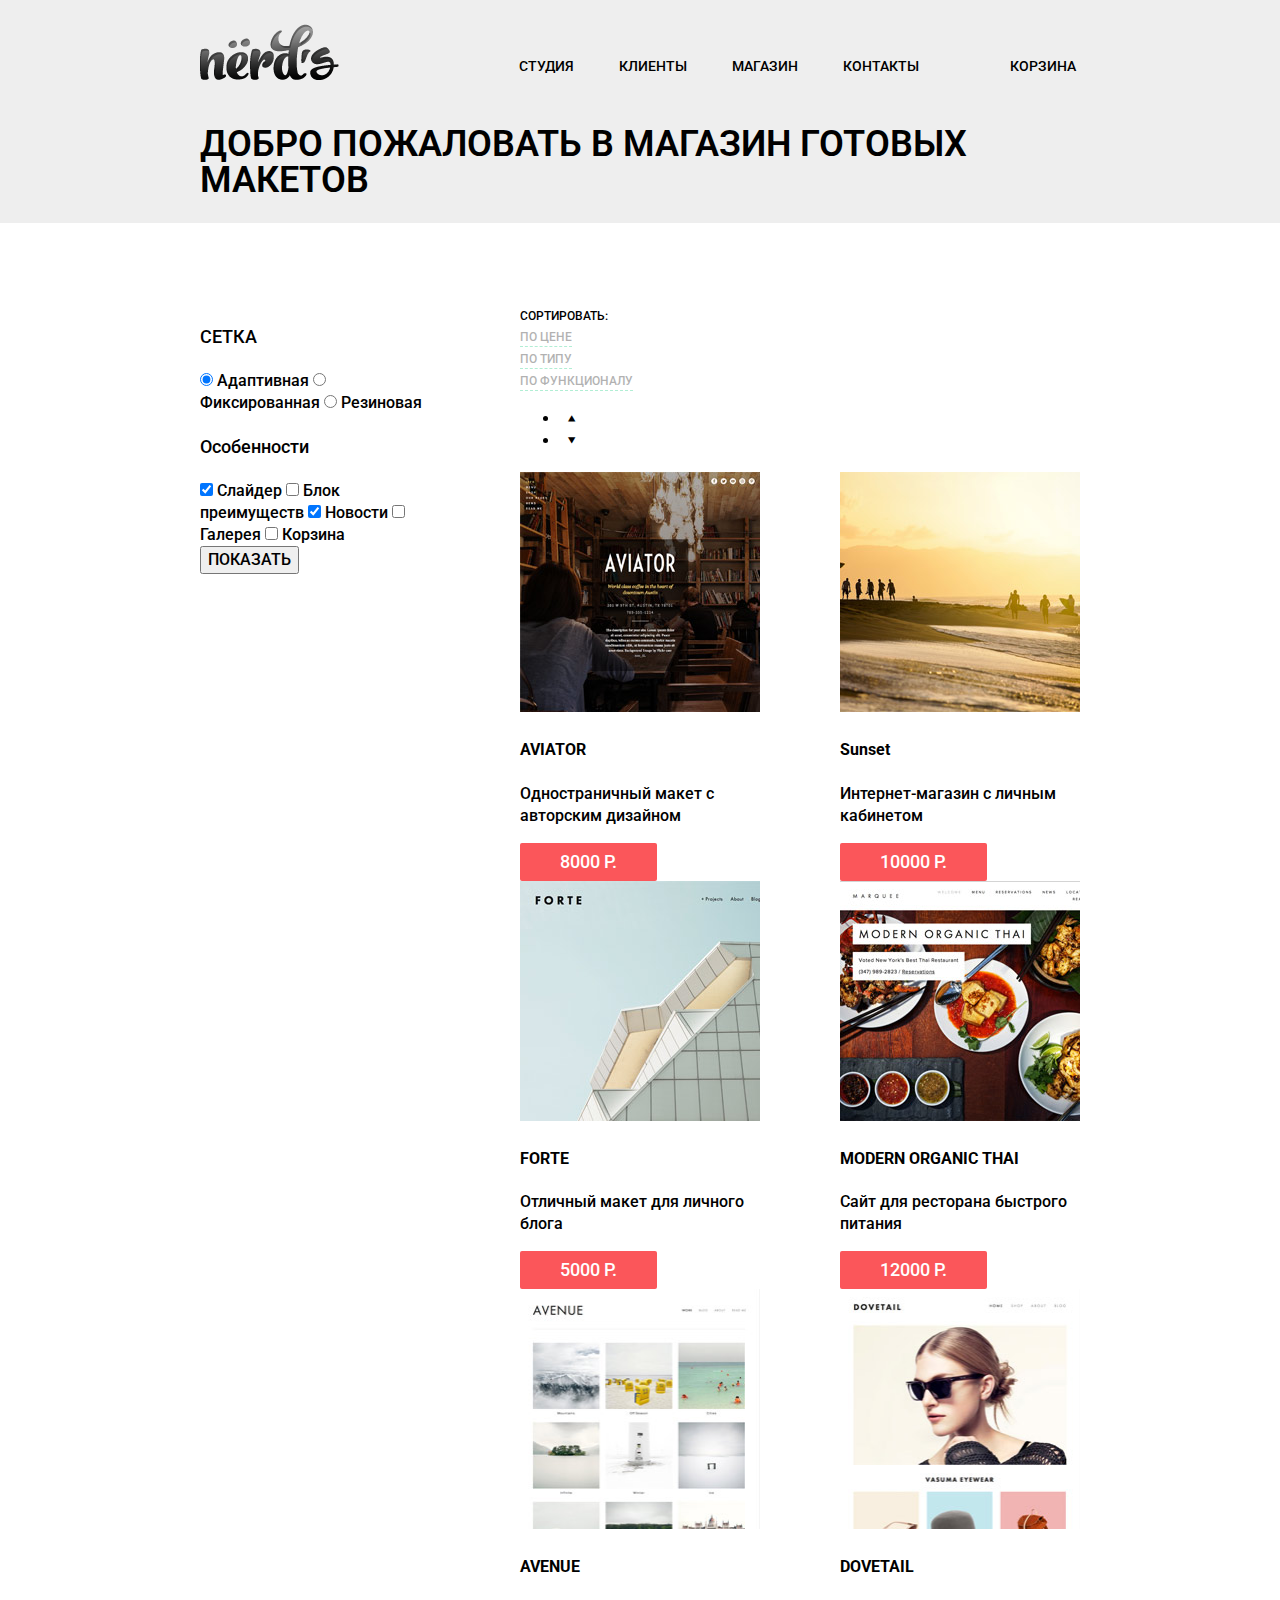
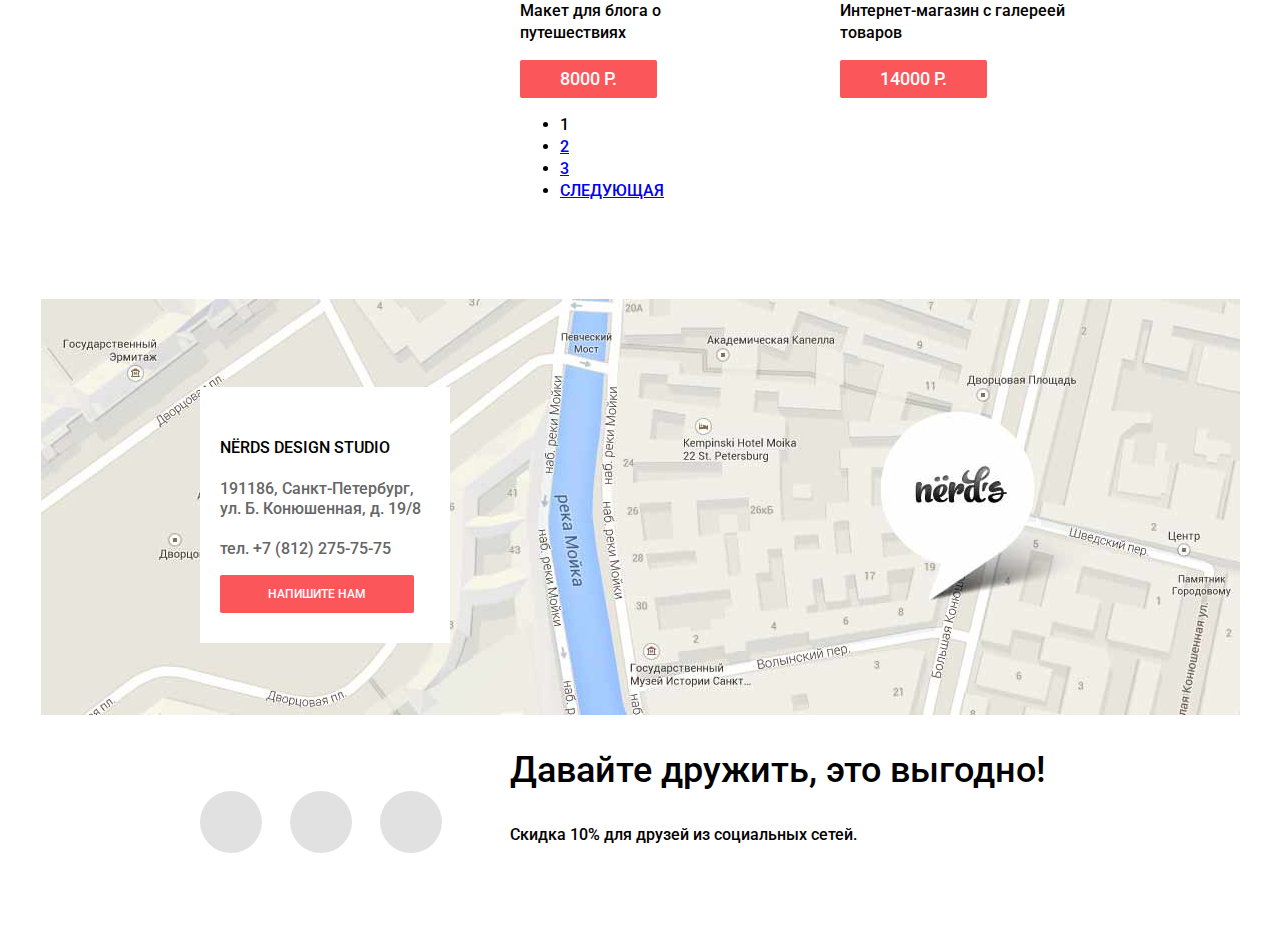
==== catalog.html @ fa54b3df "update" ====
<!DOCTYPE html>
<html lang="ru">
  <head>
    <meta charset="utf-8">
    <title>Каталог "Нёрдс"</title>
    <link rel="stylesheet" href="https://fonts.googleapis.com/css?family=Roboto:500,700&amp;subset=latin,cyrillic" >
    <link rel="stylesheet" href="css/normalize.css">
    <link rel="stylesheet" href="css/style.css">
  </head>
  <body>
    <header class="main-header">
      <div class="container">
        <div class="header-top clearfix">
          <div class="main-logo">
            <a class="logo-link" href="index.html">
              <img src="img/logo-index-header.png" width="139" height="56" alt="Нёрдс">
            </a>
          </div>
          <nav class="main-navigator">
            <ul class="main-navigator-list">
              <li class="main-nav-list-item">
                <a class="main-nav-list-link" href="index.html">СТУДИЯ</a>
              </li>
              <li class="main-nav-list-item">
                <a class="main-nav-list-link" href="#">КЛИЕНТЫ</a>
              </li>
              <li class="main-nav-list-item">
                <a class="main-nav-list-link">МАГАЗИН</a>
              </li>
              <li class="main-nav-list-item">
                <a class="main-nav-list-link" href="#">КОНТАКТЫ</a>
              </li>
            </ul>
          </nav>
          <div class="user-block">
            <div class="cart">
              <a class="cart-link" href="#">КОРЗИНА
              </a>
            </div>
          </div>
        </div>
        <div class="header-caption">
          <h1>ДОБРО ПОЖАЛОВАТЬ В МАГАЗИН ГОТОВЫХ МАКЕТОВ</h1>
        </div>
      </div>
    </header>
    <main class="content">
      <div class="container clearfix">
        <div class="catalog-filter">          
          <form action="#" method="post">
            <div class="catalog-filter-slider">
              <div>
              <!-- slider price -->
              </div>
            </div>
            <div class="catalog-filter-layout">
              <h3>СЕТКА</h3>
              <label>
                <input type="radio" name="web" value="adapt" checked> Адаптивная
              </label>
              <label>
                <input type="radio" name="web" value="fix"> Фиксированная
              </label>
              <label>
                <input type="radio" name="web" value="rubber"> Резиновая
              </label>
            </div>
            <div class="catalog-filter-features">
              <h3>Особенности</h3>
              <label>
                <input type="checkbox" name="slider" checked> Слайдер
              </label>
              <label>
                <input type="checkbox" name="features"> Блок преимуществ
              </label>
              <label>
                <input type="checkbox" name="news" checked> Новости
              </label>
              <label>
                <input type="checkbox" name="gallery"> Галерея
              </label>
              <label>
                <input type="checkbox" name="cart"> Корзина
              </label>
            </div>
            <input type="submit" value="ПОКАЗАТЬ">
          </form>
        </div>
        <div class="catalog"> 
          <div class="catalog-sorting">
            <span class="catalog-sorting-subtitle">СОРТИРОВАТЬ:</span>
            <ul class="catalog-sorting-list">
              <li class="catalog-sorting-item">
                <a class="catalog-sorting-link" href="#">ПО ЦЕНЕ</a>
              </li>
              <li class="catalog-sorting-item">
                <a class="catalog-sorting-link" href="#">ПО ТИПУ</a>
              </li>
              <li class="catalog-sorting-item">
                <a class="catalog-sorting-link" href="#">ПО ФУНКЦИОНАЛУ</a>
              </li>
            </ul>
            <ul>
              <li>
                <div class="icon-up-dir"></div>
              </li>
              <li>
                <div class="icon-down-dir"></div>
              </li>
            </ul>
          </div>
          <div class="catalog-items clearfix">
            <div class="catalog-item">
              <a class="catalog-item-link">
                <img src="img/aviator.jpg" width="240" height="240" alt="AVIATOR">
              </a>
              <div class="item-popup">
                <h4>AVIATOR</h4>
                <p>Одностраничный макет с авторским дизайном</p>
                <a class="btn btn-red" href="#">8000 Р.</a>
              </div>
            </div>
            <div class="catalog-item">
              <a class="catalog-item-link">
                <img src="img/sunset.jpg" width="240" height="240" alt="SUNSET">
              </a>
              <div class="item-popup">
                <h4>Sunset</h4>
                <p>Интернет-магазин с личным кабинетом</p>
                <a class="btn btn-red" href="#">10000 Р.</a>
              </div>
            </div>
            <div class="catalog-item">
              <a class="catalog-item-link">
                <img src="img/forte.jpg" width="240" height="240" alt="FORTE">
              </a>
              <div class="item-popup">
                <h4>FORTE</h4>
                <p>Отличный макет для личного блога</p>
                <a class="btn btn-red" href="#">5000 Р.</a>
              </div>
            </div>
            <div class="catalog-item">
              <a class="catalog-item-link">
                <img src="img/thai.jpg" width="240" height="240" alt="MODERN-ORGANIC-THAI">
              </a>
              <div class="item-popup">
                <h4>MODERN ORGANIC THAI</h4>
                <p>Сайт для ресторана быстрого питания</p>
                <a class="btn btn-red" href="#">12000 Р.</a>
              </div>
            </div>
            <div class="catalog-item">
              <a class="catalog-item-link">
                <img src="img/avenue.jpg" width="240" height="240" alt="AVENUE">
              </a>
              <div class="item-popup">
                <h4>AVENUE</h4>
                <p>Макет для блога о путешествиях</p>
                <a class="btn btn-red" href="#">8000 Р.</a>
              </div>
            </div>
            <div class="catalog-item">
              <a class="catalog-item-link">
                <img src="img/dovetail.jpg" width="240" height="240" alt="DOVETAIL">
              </a>
              <div class="item-popup">
                <h4>DOVETAIL</h4>
                <p>Интернет-магазин с галереей товаров</p>
                <a class="btn btn-red" href="#">14000 Р.</a>
              </div>
            </div>
          </div>
          <div class="catalog-pagination">
            <ul>
              <li>
                <div class="catalog-pagination-first">
                  <a class="btn-grey btn-page-first">1</a>
                </div>
              </li>
              <li>
                <div class="catalog-pagination-second">
                  <a class="btn-grey btn-page" href="#">2</a>
                </div>
              </li>
              <li>
                <div class="catalog-pagination-third">
                  <a class="btn-grey btn-page" href="#">3</a>
                </div>
              </li>
              <li>
                <div class="catalog-pagination-next">
                  <a class="btn-grey btn-next" href="#">СЛЕДУЮЩАЯ</a>
                </div>
              </li>
            </ul>
          </div>
        </div>
      </div>
    </main>
    <footer class="main-footer">
      <div class="location">
        <div class="container">  
          <div class="footer-contacts">
            <p>
              <b class="footer-contacts-subtitle">NЁRDS DESIGN STUDIO
              </b>
            <p class="footer-contacts-address">
              191186, Санкт-Петербург,<br>
              ул. Б. Конюшенная, д. 19/8<br><br>
              тел. +7 (812) 275-75-75
            </p>
            <a class="btn btn-red contacts-btn" href="#">НАПИШИТЕ НАМ</a>
          </div>
        </div>
      </div>
      <div class="container clearfix">
        <div class="footer-social">
          <a class="social-btn social-btn-vk" href="#">VK</a>
          <a class="social-btn social-btn-fb" href="#">FB</a>
          <a class="social-btn social-btn-in" href="#">IN</a>
        </div>
        <div class="footer-promo">
          <p class="footer-subtitle">Давайте дружить, это выгодно!</p>
          <p class="footer-promo-text">Скидка 10% для друзей из социальных сетей.</p>
        </div>
      </div>
    </footer>
    <div class="popup">
      <form action="#" method="post">
        <div class="popup-item">
          <label for="popup-user-name">Ваше имя:</label>
          <input id="popup-user-name" type="text" name="user-name" placeholder="ПРЕДСТАВЬТЕСЬ,ПОЖАЛУЙСТА">
        </div>
        <div class="popup-item">
          <label for="popup-user-mail">Ваш e-mail:</label>
          <input id="popup-user-mail" type="email" name="user-mail" placeholder="ДЛЯ ОТПРАВКИ ОТВЕТА">
        </div>
        <div class="popup-item">
          <label for="popup-letter">Текст письма:</label>
          <textarea id="popup-letter" name="user-letter">В СВОБОДНОЙ ФОРМЕ</textarea>
        </div>
        <div class="popup-item">
          <input type="submit" value="ОТПРАВИТЬ">
        </div>
      </form>
    </div>
  </body>
</html>
---- css/style.css ----
/*  fonts  */

@font-face {
  font-weight: normal;
  font-style: normal;

  font-family: "symbols-nerds";
  src: url("../fonts/symbols-nerds.woff") format("woff"),
       url("../fonts/symbols-nerds.woff2") format("woff2");
}

[class^="icon-"]::before,
[class*=" icon-"]::before {
  display: inline-block;
  width: 1em;
  margin-right: 0.2em;
  margin-left: 0.2em;

  font-weight: normal;
  line-height: 1em;
  font-family: "symbols-nerds";
  text-align: center;
  text-transform: none;
  text-decoration: inherit;
  font-style: normal;
  font-variant: normal;

  speak: none;
}

.icon-basket::before { content: "\62"; } /* "b" */
.icon-facebook::before { content: "\66"; } /* "f" */
.icon-twitter::before { content: "\74"; } /* "t" */
.icon-vk::before { content: "\76"; } /* "v" */
.icon-up-dir::before { content: "\25b2"; } /* "▲" */
.icon-down-dir::before { content: "\25bc"; } /* "▼" */
.icon-circle::before { content: "\25cb"; } /* "○" */
.icon-circle-dot::before { content: "\25cf"; } /* "●" */
.icon-check-off::before { content: "\2610"; } /* "☐" */
.icon-check-on::before { content: "\2611"; } /* "☑" */
.icon-instagramm::before { content: "📷"; } /* "\1f4f7" */

body {
  font-size: 16px;
  font-weight: 500;
  font-family: "Roboto","Open Sans",sans-serif;
  line-height: 22px;
}

h1 {
  font-size: 36px;
  font-weight: 600;
  line-height: 36px;
}

h2 {
  font-size: 36px;
  font-weight: 500;
  line-height: 36px;
}

h3 {
  font-size: 18px;
  font-weight: 500;
  line-height: 30px;
}

.clearfix::after {
  content: "";

  display: block;
  clear: both;
}

.container {
  width: 880px;
  padding: 1px 10px;
  margin: 0 auto;
}

                          /*  buttons  */

.btn {
  color: #ffffff;
  border: none;
  outline: none;
  cursor: pointer;
  text-align: center;
  display: inline-block;
  border-radius: 2px;
}

.btn-red {
  background: #fb565a;
  font-size: 12px;
  font-weight: 500;
  font-family: "Roboto","Open Sans",sans-serif;
  line-height: 18px;  
  text-decoration: none;
  padding: 10px 40px;
}

.btn-green {
  background: #00ca74;
  font-size: 12px;
  font-weight: 500;
  font-family: "Roboto","Open Sans",sans-serif;
  line-height: 18px;
  text-decoration: none;
  padding: 10px 40px;
}

.btn-yellow {
  background: #efc84a;
  font-size: 12px;
  font-weight: 500;
  font-family: "Roboto","Open Sans",sans-serif;
  line-height: 18px;
  text-decoration: none;
  padding: 10px 40px;
}

.item-popup .btn-red {
  font-size: 18px;
  line-height: 8,65px;
}

                          /*  header  */

.main-header {
  margin-bottom: 80px;
  background-color: #eeeeee;
}

.header-top {
  margin-top: 23px;
  margin-bottom: 40px;
}

.main-logo {
  float: left;
  width: 139px;
  margin-right: 145px;
}

/*  navigator  */

.main-navigator {
  float: left;
  width: 480px;
  margin-top: 27px;
}

.main-nav-list-link {
  color: #000000;
  text-decoration: none;
}

.main-nav-list-link:hover {
  color: #fa6467;
}

.main-nav-list-link:active {
  color: #000000;
  opacity: 0.4;
}

.main-navigator-list {
  margin: 0;
  padding: 0;
  list-style: none;
  font-size: 0;
  text-align: right;
}

.main-nav-list-item {
  display: inline-block;
  vertical-align: bottom;
  font-size: 14px;
  line-height: 30px;
  margin-right: 45px;
}

.header-nav-list-item:last-child {
  margin-right: 0;
}

/*  user-block  */

.user-block {
  float: right;
  width: 110px;
  margin-top: 27px;
}

.cart-link {
  font-size: 14px;
  line-height: 30px;
  color: #000000;
  text-decoration: none;
  padding-left: 40px;
}

.cart-link:hover {
  color: #fa6467;
}

.cart-link:active {
  color: #000000;
  opacity: 0.4;
}

/*сделать before */
/*
.icon-basket::before {
  margin-right: 14px;
  opacity: 0.3;
}

.icon-basket:active::before {
  opacity: 0.15;
}

.icon-basket:hover::before {
  opacity: 1;
}
*/
/*  slider  */

.header-slider {
  position: relative;
  width: 880px;
  min-height: 310px;
}

.header-slide-content {
  width: 500px;
}

.header-slide-title {
  margin-bottom: 10px;
}

.header-slider-text {
  color: #283136;
}

.slider-btn {
  width: 160px;
  margin-top: 10px;
}

.header-slide {
  position: absolute;
  top: 0;
  left: 0;
  width: 100%;
  height: 310px;
}

.header-slide:nth-child(1) {
  background-image: url("../img/header-slide-1.png");
  background-repeat: no-repeat;
  background-position: 100% 10%;
}

.header-slide:nth-child(2) {
  background-image: url("../img/header-slide-2.png");
  background-repeat: no-repeat;
  background-position: 100% 10%;
}

.header-slide:nth-child(3) {
  background-image: url("../img/header-slide-3.png");
  background-repeat: no-repeat;
  background-position: 100% 0;
}

.header-slide {
  display: none;
}

.header-slider-controls {
  position: absolute;
  bottom: 95px;
  left: 50%;
  width: 200px;
  height: 10px;
  margin-left: -100px;
  text-align: center;
  z-index: 1000;
}

.header-slider-control {
  display: inline-block;
  width: 4px;
  height: 4px;  
  border: 3px solid white;
  vertical-align: top;
  margin: 0 3px;
  background: white;
  border-radius: 50%;
  cursor: pointer;
}

.header-slider-toggle {
  display: none;
}

.header-slider-controls .active {
  background: #c1c1c1;
}

#slider-control-btn-1:checked ~ .header-slides .header-slide:nth-child(1) {
  display: block;
}

#slider-control-btn-2:checked ~ .header-slides .header-slide:nth-child(2) {
  display: block;
}

#slider-control-btn-3:checked ~ .header-slides .header-slide:nth-child(3) {
  display: block;
}

#slider-control-btn-1:checked ~ .header-slider-controls label[for="slider-control-btn-1"],
#slider-control-btn-2:checked ~ .header-slider-controls label[for="slider-control-btn-2"],
#slider-control-btn-3:checked ~ .header-slider-controls label[for="slider-control-btn-3"] {
  background: #c1c1c1;
}

                          /*  main  */

/*  features  */

.features-item-text {
  font-size: 15px;
  line-height: 22px;
  font-weight: 500;
  color: #283136;
}

.features {
  margin-bottom: 80px;
}

.features-item {
  float: left;
  width: 240px;
  margin-right: 80px;
}

.features-item:nth-child(3n) {
  margin-right: 0;
}

.features-item-link {
  text-decoration: none;
  color: #000000;
}

/*  seo  */

.seo-block {
  border-top: 2px solid #eeeeee;
  border-bottom: 2px solid #eeeeee;
  padding: 60px 0;
  margin-bottom: 45px;
}

.column-left {
  float: left;
  width: 580px;
}

.column-right {
  float: right;
  width: 240px;
}

/*  partners  */

.partners {
  border-bottom: 2px solid #eeeeee;
  padding-bottom: 35px;
}

.partners-logo {
  float: left;
  width: 209px;
  margin-right: 108px;
  opacity: 0.2;
}

.partners-logo:nth-child(3n) {
  margin-right: 0;
}

/*  catalog  */

.catalog-filter {
  float: left;
  width: 240px;
}

.catalog {
  float: right;
  width: 560px;
}

.catalog-sorting {
  margin-bottom: 20px;

}

.catalog-sorting-list {
  margin: 0;
  padding: 0;
  list-style: none;
  font-size: 0;
}

.catalog-item {
  float: left;
  width: 240px;
  margin-right: 80px;
}

.catalog-item:nth-child(2n) {
  margin-right: 0;
}

.catalog-sorting-subtitle,
.catalog-sorting-link {
  font-size: 12px;
  line-height: 18px;
  font-weight: 500;
  font-family: "Roboto","Open Sans",sans-serif;
  display: inline-block;
  vertical-align: middle;
}

.catalog-sorting-link {
  color: #000;
  text-decoration: none;
  border-bottom: 1px dashed #00ca74;
  opacity: 0.3;

}

.catalog-sorting-link:active {
  opacity: 1;
  border-bottom: none;
}

.catalog-sorting-link:hover {
  opacity: 1;
  border-bottom: 1px solid #00ca74;
}

.catalog-pagination {
  width: 285px;
}

                          /*  footer  */

.main-footer {
  margin-top: 80px;
}

.location {
  width: 100%;
  height: 416px;
  background-image: url("../img/map-img.jpg");
  background-repeat: no-repeat;
  background-position: 50% 50%;
}

.footer-contacts {
  width: 230px;
  background-color: #ffffff;
  padding-left: 20px;
  padding-top: 30px;
  padding-bottom: 30px;
  margin-top: 87px;
  vertical-align: bottom;
}

.footer-contacts-subtitle {
  font-weight: 500;
  line-height: 30px;
}

.footer-contacts-address {
  line-height: 20px;
  color: #666666;
}

.contacts-btn {
  padding-left: 48px;
  padding-right: 48px;
}

.footer-social {
  float: left;
  width: 270px;
  font-size: 0;
  margin: 75px 0;
}

.social-btn {
  display: inline-block;
  width: 62px;
  height: 62px;
  background: #e1e1e1;
  text-decoration: none;
  margin-right: 28px;
  vertical-align: top;
  border-radius: 50%;
}

.social-btn:hover {
  background-color: #fb565a;
}

.footer-promo {  
  float: right;
  width: 570px;
}

.footer-subtitle {
  font-size: 36px;
  line-height: 36px;
}


.popup {
  display: none;
}
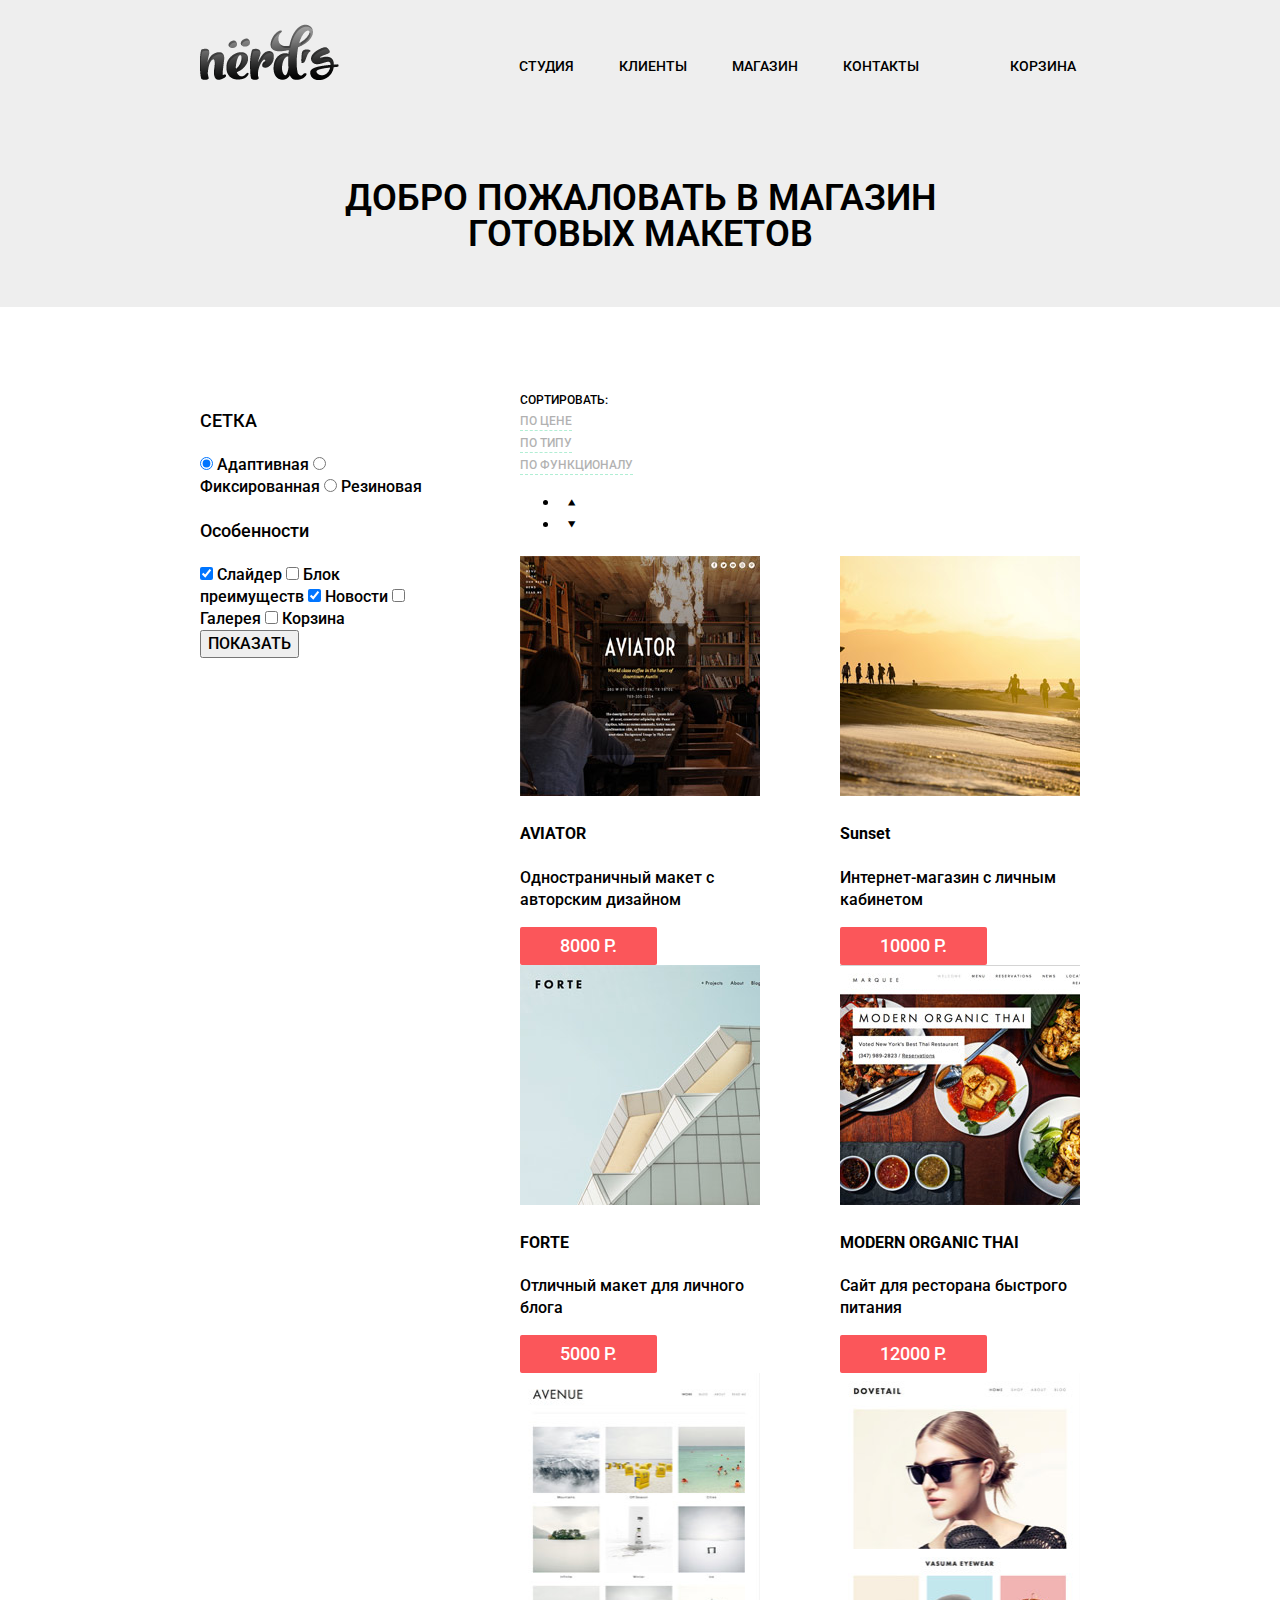
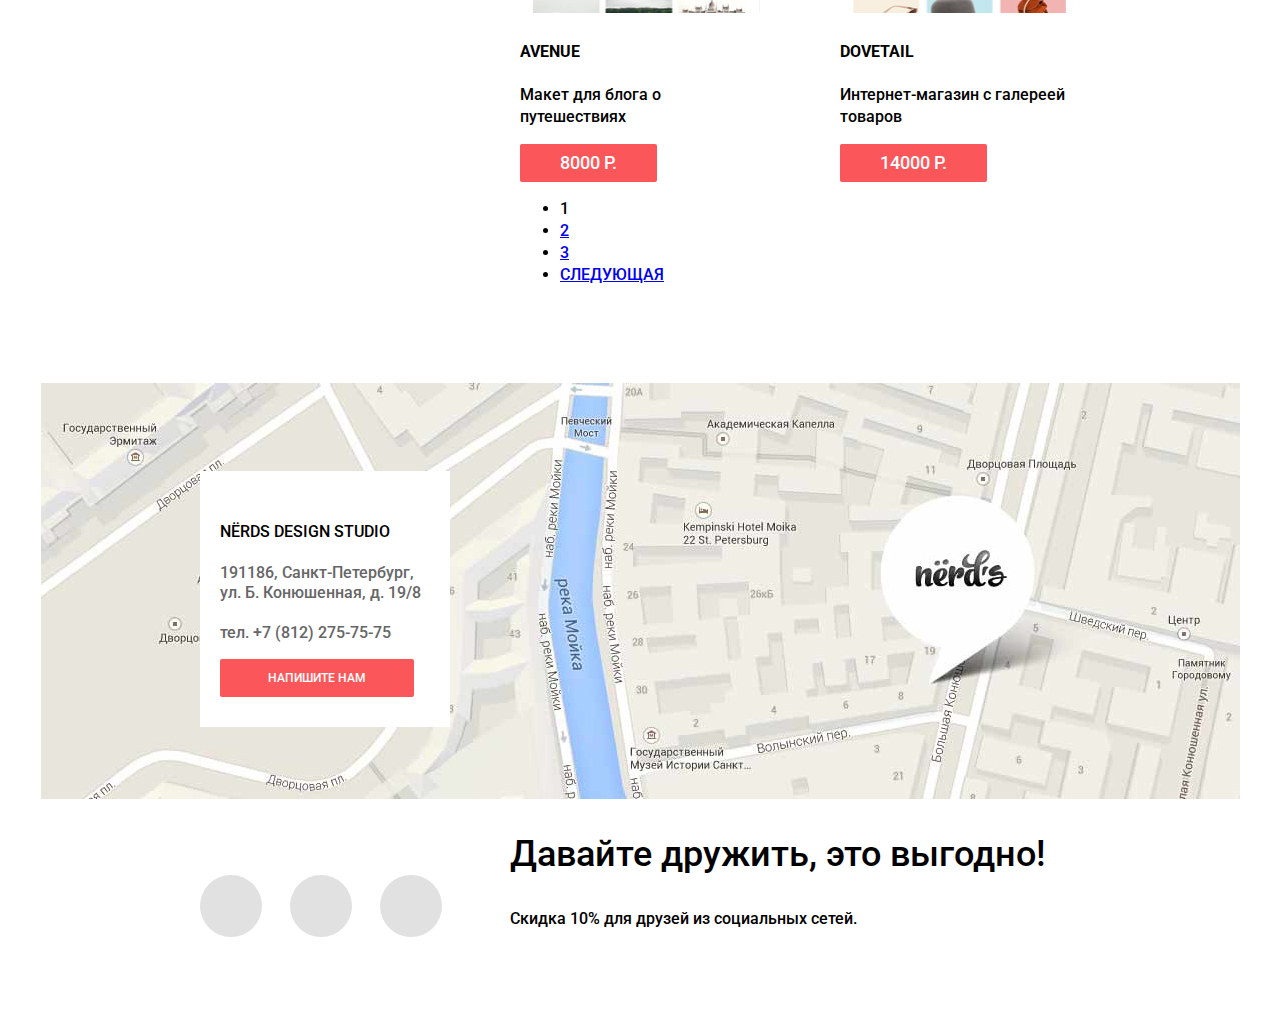
==== commit f67acc04: "popup" ====
--- a/catalog.html
+++ b/catalog.html
@@ -39,7 +39,7 @@
             </div>
           </div>
         </div>
-        <div class="header-caption">
+        <div class="catalog-header-caption">
           <h1>ДОБРО ПОЖАЛОВАТЬ В МАГАЗИН ГОТОВЫХ МАКЕТОВ</h1>
         </div>
       </div>
@@ -240,9 +240,7 @@
           <label for="popup-letter">Текст письма:</label>
           <textarea id="popup-letter" name="user-letter">В СВОБОДНОЙ ФОРМЕ</textarea>
         </div>
-        <div class="popup-item">
           <input type="submit" value="ОТПРАВИТЬ">
-        </div>
       </form>
     </div>
   </body>
--- a/css/style.css
+++ b/css/style.css
@@ -329,6 +329,13 @@
   background: #c1c1c1;
 }
 
+.catalog-header-caption {
+  text-align: center;
+
+  padding: 30px 100px;
+  padding-bottom: ;
+}
+
                           /*  main  */
 
 /*  features  */
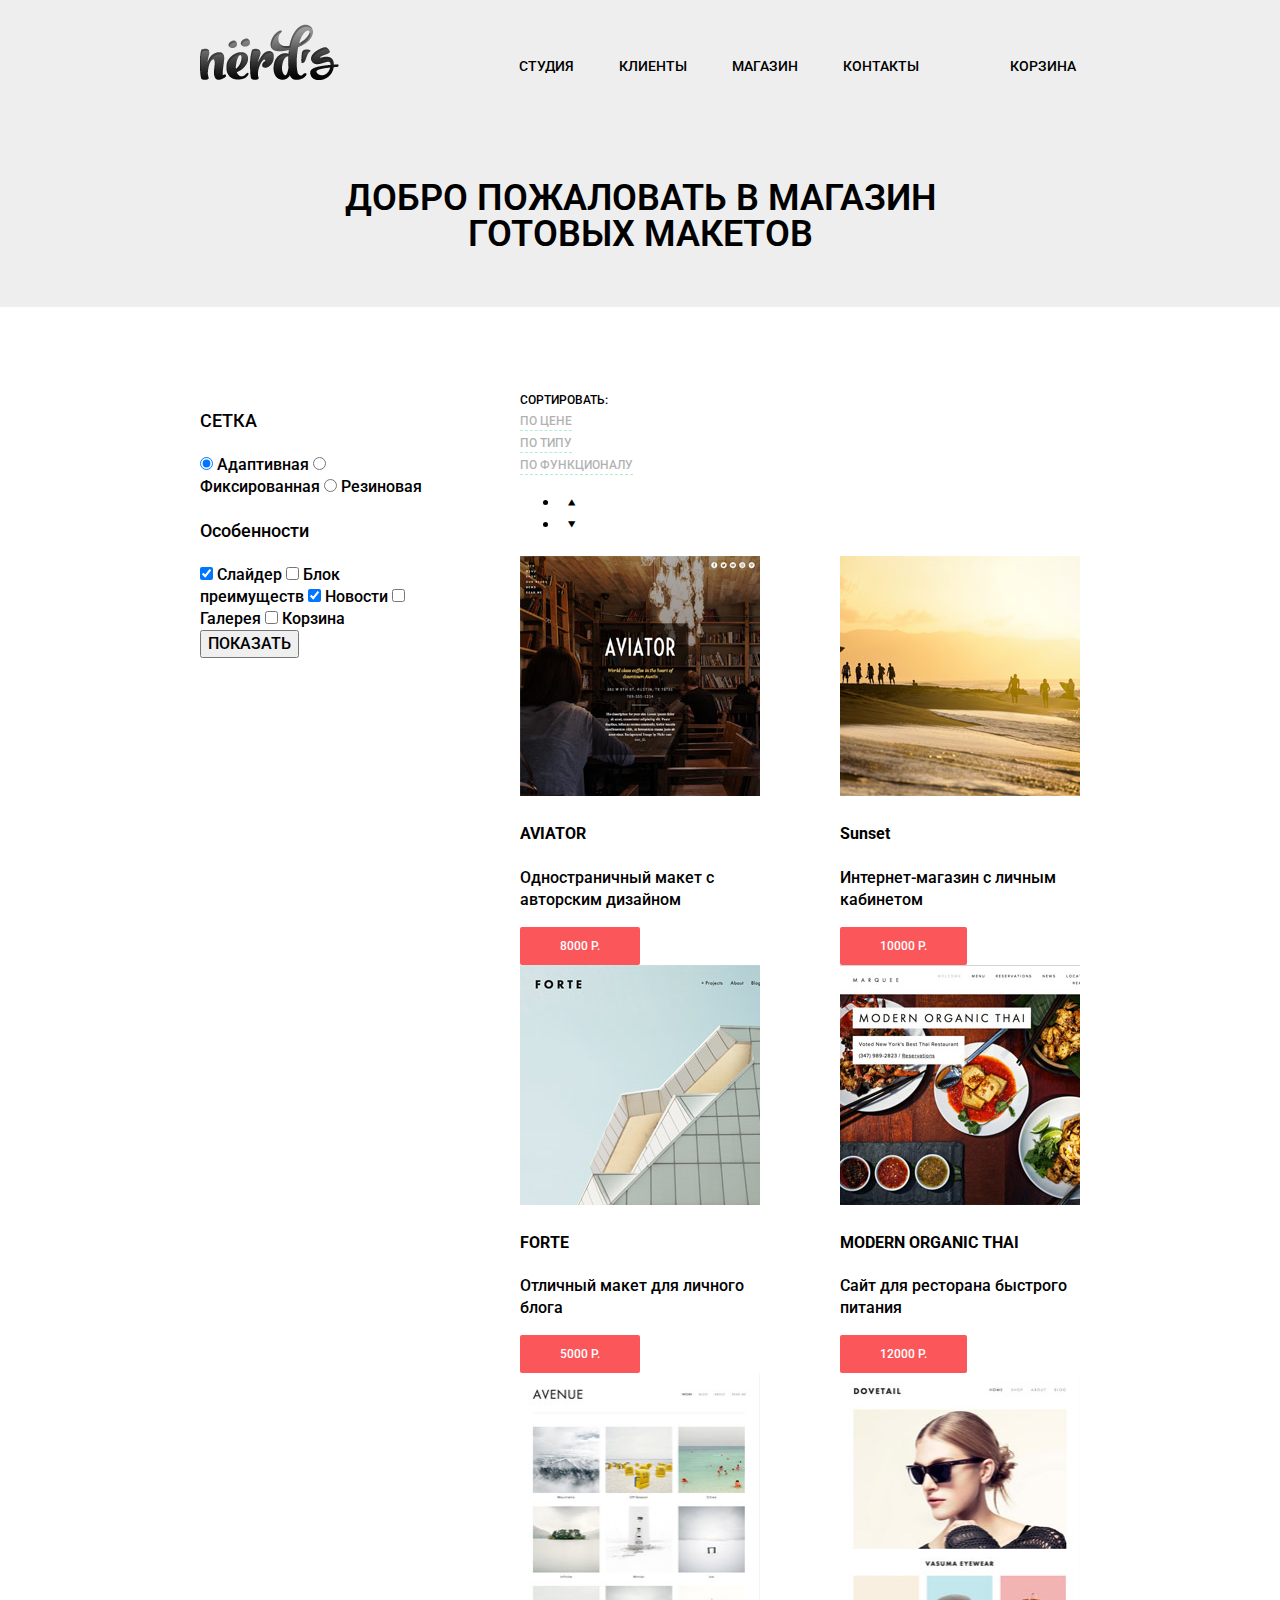
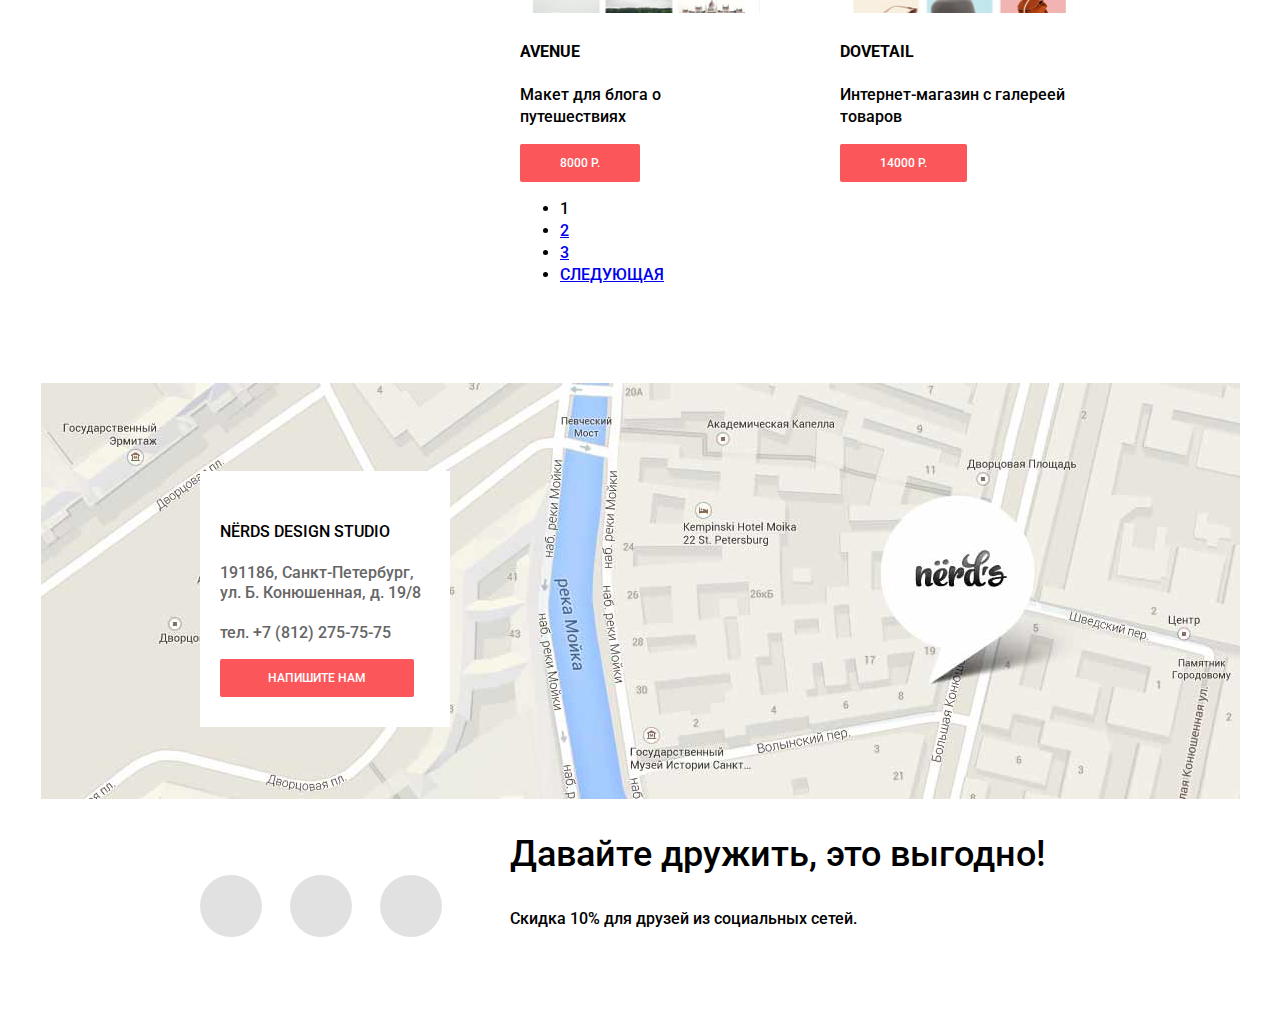
==== commit 90b4935c: "popup" ====
--- a/catalog.html
+++ b/catalog.html
@@ -227,20 +227,21 @@
       </div>
     </footer>
     <div class="popup">
+      <button class="popup-close"></button>
       <form action="#" method="post">
-        <div class="popup-item">
+        <div class="popup-item-name">
           <label for="popup-user-name">Ваше имя:</label>
           <input id="popup-user-name" type="text" name="user-name" placeholder="ПРЕДСТАВЬТЕСЬ,ПОЖАЛУЙСТА">
         </div>
-        <div class="popup-item">
+        <div class="popup-item-mail">
           <label for="popup-user-mail">Ваш e-mail:</label>
           <input id="popup-user-mail" type="email" name="user-mail" placeholder="ДЛЯ ОТПРАВКИ ОТВЕТА">
         </div>
-        <div class="popup-item">
+        <div class="popup-item-letter">
           <label for="popup-letter">Текст письма:</label>
-          <textarea id="popup-letter" name="user-letter">В СВОБОДНОЙ ФОРМЕ</textarea>
-        </div>
-          <input type="submit" value="ОТПРАВИТЬ">
+          <textarea id="popup-letter" name="user-letter" placeholder="В СВОБОДНОЙ ФОРМЕ"></textarea>
+        </div>
+        <input class="btn btn-red popup-btn" type="submit" value="ОТПРАВИТЬ">
       </form>
     </div>
   </body>
--- a/css/style.css
+++ b/css/style.css
@@ -120,9 +120,35 @@
   padding: 10px 40px;
 }
 
-.item-popup .btn-red {
-  font-size: 18px;
-  line-height: 8,65px;
+.social-btn {
+  display: inline-block;
+  width: 62px;
+  height: 62px;
+  background: #e1e1e1;
+  text-decoration: none;
+  margin-right: 28px;
+  vertical-align: top;
+  border-radius: 50%;
+}
+
+.social-btn:hover {
+  background-color: #fb565a;
+}
+
+.popup-btn {
+  width: 100%;
+}
+
+.popup-close {
+  width: 43px;
+  height: 43px;
+  display: block;
+  margin-left: auto;
+  background: #fb565a url("../img/popup-closed-btn.svg") no-repeat 50% 50%;
+  border-radius: 50%;
+  position: relative;
+  left: 86px;
+  bottom: 4px;
 }
 
                           /*  header  */
@@ -515,20 +541,7 @@
   margin: 75px 0;
 }
 
-.social-btn {
-  display: inline-block;
-  width: 62px;
-  height: 62px;
-  background: #e1e1e1;
-  text-decoration: none;
-  margin-right: 28px;
-  vertical-align: top;
-  border-radius: 50%;
-}
-
-.social-btn:hover {
-  background-color: #fb565a;
-}
+
 
 .footer-promo {  
   float: right;
@@ -540,6 +553,41 @@
   line-height: 36px;
 }
 
+                          /*  popup  */
+
+.popup {
+  width: 460px;
+  padding-top: 10px;
+  padding-left: 80px;
+  padding-right: 90px;
+  padding-bottom: 54px;
+  margin: 0 auto;
+  outline: 1px solid black;
+}
+
+#popup-user-name,
+#popup-user-mail {
+  width: 186px;
+  padding: 9px 15px;
+  margin: 4px 0;
+  font-family: "Roboto","Open Sans",sans-serif;
+  font-size: 12px;
+  font-weight: 500;
+  line-height: 18px;
+  border: 2px solid #d7dcde;
+}
+
+#popup-letter {
+  width: 428px;
+  height: 100px;
+  padding: 8px 14px;
+  margin: 8px 0;
+  font-family: "Roboto","Open Sans",sans-serif;
+  font-size: 12px;
+  font-weight: 500;
+  line-height: 18px;
+  border: 2px solid #d7dcde;
+}
 
 .popup {
   display: none;
@@ -547,42 +595,50 @@
 
 
 
-
-
-
-
-
-
-
-
-
-
-
-
-
-
-
-
-
-
-
-
-
-
-
-
-
-
-
-
-
-
-
-
-
-
-
-
-
-
-
+.popup-item-name {
+  float: left;
+  width: 220px;
+  margin-bottom: 11px;
+  margin-right: 18px;
+  padding: 0;
+}
+
+.popup-item-mail {
+  float: left;
+  width: 220px;
+  margin: 0;
+  padding: 0;
+}
+
+.popup-item-letter {
+  margin-bottom: 31px;
+  clear: both;
+}
+
+
+
+
+
+
+
+
+
+
+
+
+
+
+
+
+
+
+
+
+
+
+
+
+
+
+
+
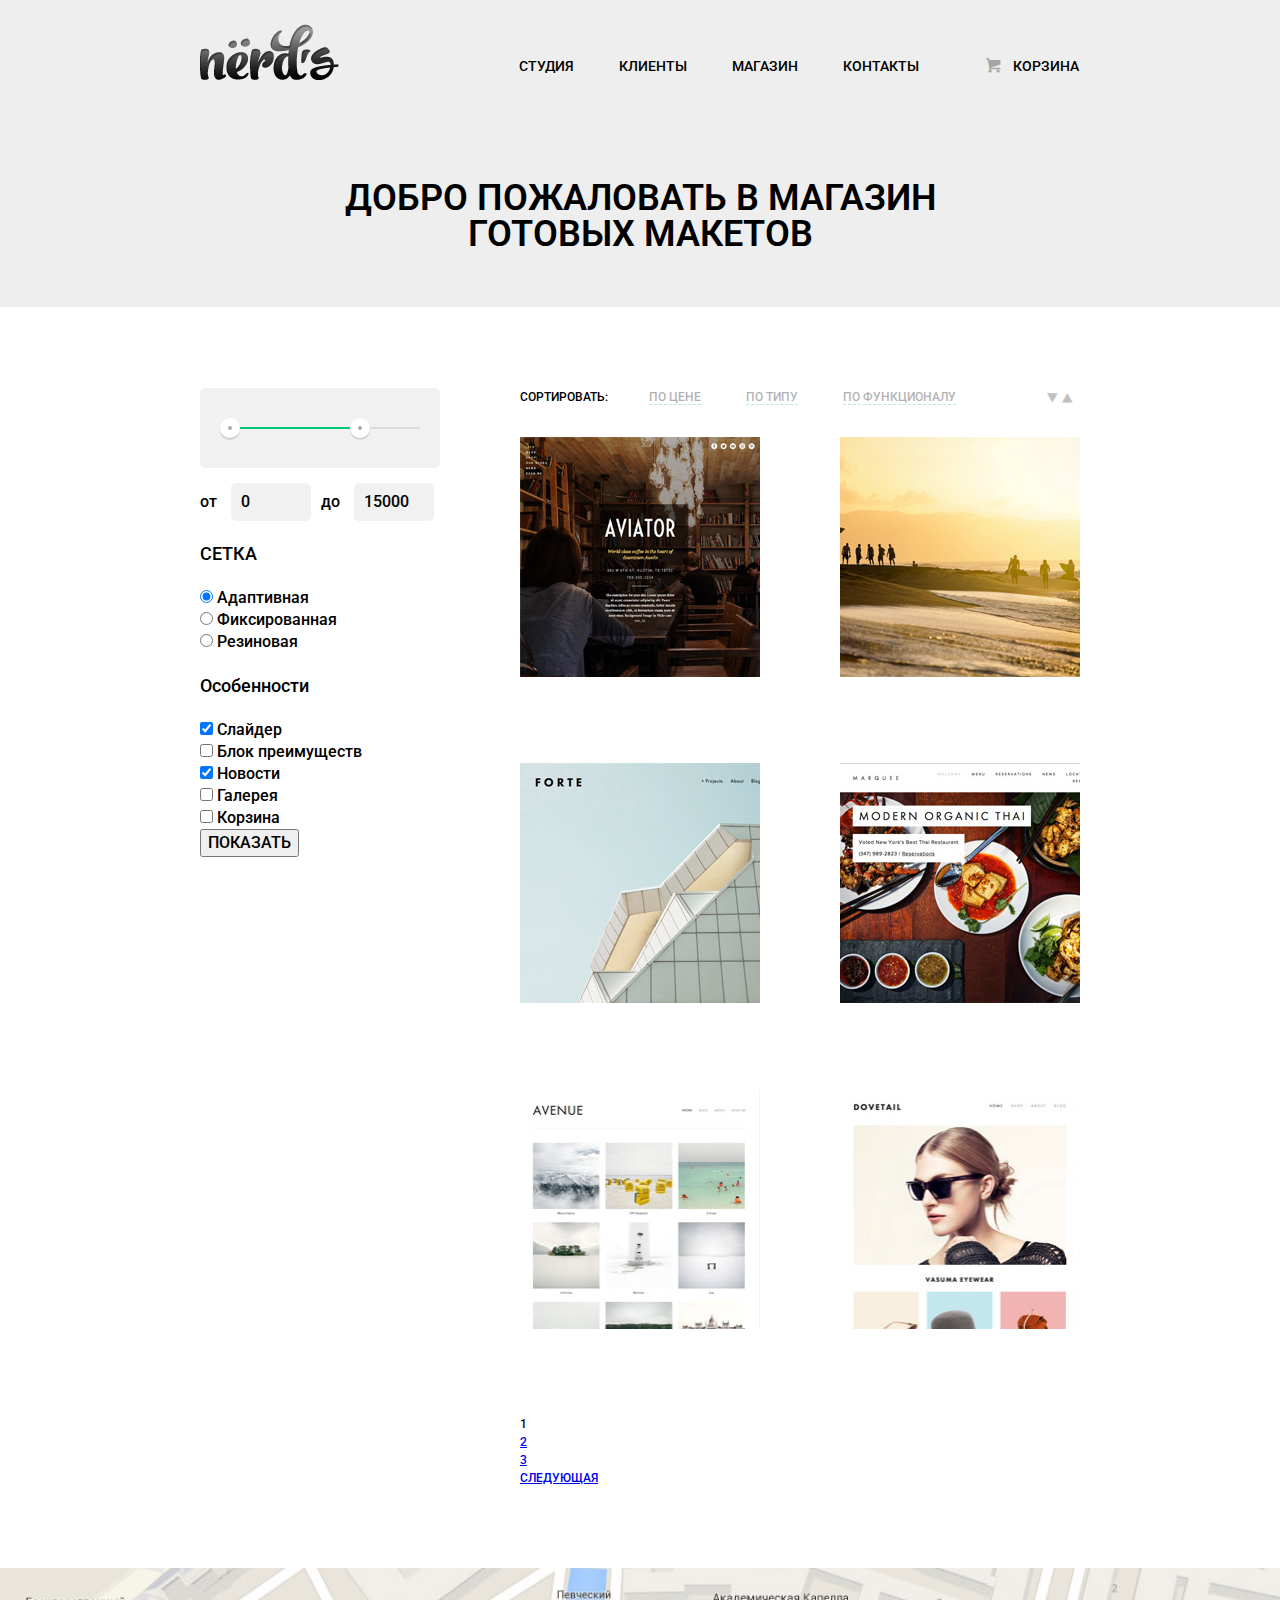
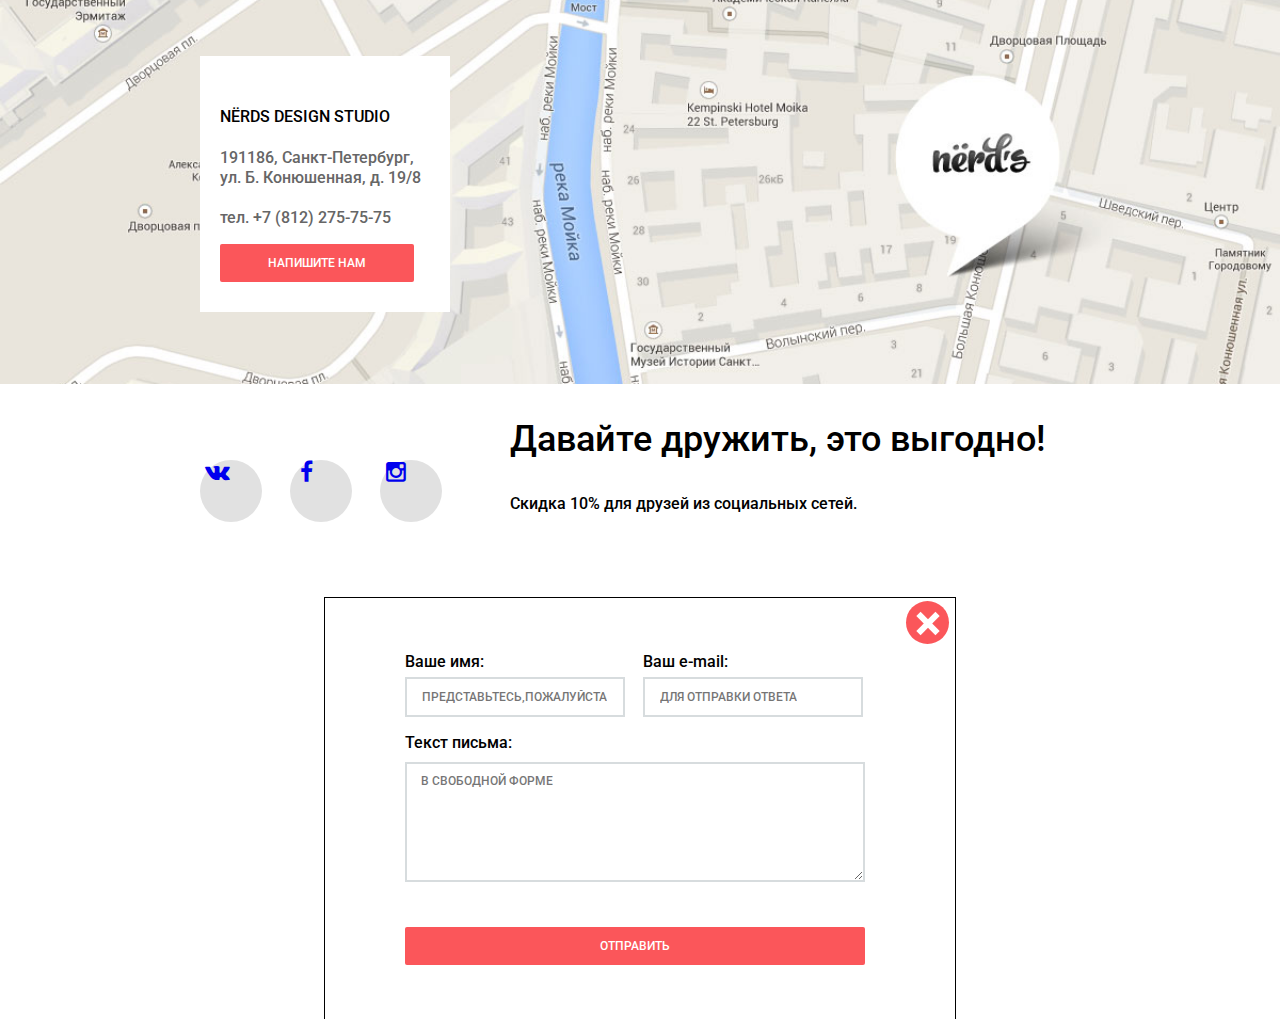
==== commit a0716d71: "Update" ====
--- a/catalog.html
+++ b/catalog.html
@@ -34,7 +34,7 @@
           </nav>
           <div class="user-block">
             <div class="cart">
-              <a class="cart-link" href="#">КОРЗИНА
+              <a class="cart-link icon-basket" href="#">КОРЗИНА
               </a>
             </div>
           </div>
@@ -49,37 +49,53 @@
         <div class="catalog-filter">          
           <form action="#" method="post">
             <div class="catalog-filter-slider">
-              <div>
-              <!-- slider price -->
-              </div>
+              <form action="#" method="get">
+                <div class="catalog-filter-slide">
+                  <div class="catalog-filter-control">
+                    <div class="filter-slide-scale">
+                      <div class="filter-slide-bar"></div>
+                    </div>
+                    <div class="filter-slide-toggle toggle-min"></div>
+                    <div class="filter-slide-toggle toggle-max"></div>
+                  </div>
+                </div>
+                <div class="filter-slide-price">
+                  <label class="price-filter price-filter-min" for="slide-price-min">от 
+                    <input id="slide-price-min" class="" type="text" name="" value="0">
+                  </label>
+                  <label class="price-filter price-filter-max" for="slide-price-max">до 
+                    <input id="slide-price-max" class="" type="text" name="" value="15000">
+                  </label>
+                </div>
+              </form>
             </div>
             <div class="catalog-filter-layout">
               <h3>СЕТКА</h3>
-              <label>
-                <input type="radio" name="web" value="adapt" checked> Адаптивная
-              </label>
-              <label>
-                <input type="radio" name="web" value="fix"> Фиксированная
-              </label>
-              <label>
-                <input type="radio" name="web" value="rubber"> Резиновая
+              <label class="catalog-filter-item">
+                <input class="" type="radio" name="web" value="adapt" checked> Адаптивная
+              </label>
+              <label class="catalog-filter-item">
+                <input class="" type="radio" name="web" value="fix"> Фиксированная
+              </label>
+              <label class="catalog-filter-item ">
+                <input class="" type="radio" name="web" value="rubber"> Резиновая
               </label>
             </div>
             <div class="catalog-filter-features">
               <h3>Особенности</h3>
-              <label>
+              <label class="catalog-filter-item">
                 <input type="checkbox" name="slider" checked> Слайдер
               </label>
-              <label>
+              <label class="catalog-filter-item">
                 <input type="checkbox" name="features"> Блок преимуществ
               </label>
-              <label>
+              <label class="catalog-filter-item">
                 <input type="checkbox" name="news" checked> Новости
               </label>
-              <label>
+              <label class="catalog-filter-item">
                 <input type="checkbox" name="gallery"> Галерея
               </label>
-              <label>
+              <label class="catalog-filter-item">
                 <input type="checkbox" name="cart"> Корзина
               </label>
             </div>
@@ -100,13 +116,15 @@
                 <a class="catalog-sorting-link" href="#">ПО ФУНКЦИОНАЛУ</a>
               </li>
             </ul>
-            <ul>
-              <li>
+            <ul class="catalog-sorting-control">
+              <li class="catalog-sorting-dir">
+                <div class="icon-down-dir">
+                  <a href="#"></a>
+                </div>
+              </li>
+              <li class="catalog-sorting-dir">
                 <div class="icon-up-dir"></div>
               </li>
-              <li>
-                <div class="icon-down-dir"></div>
-              </li>
             </ul>
           </div>
           <div class="catalog-items clearfix">
@@ -114,9 +132,9 @@
               <a class="catalog-item-link">
                 <img src="img/aviator.jpg" width="240" height="240" alt="AVIATOR">
               </a>
-              <div class="item-popup">
+              <div class="catalog-item-popup">
                 <h4>AVIATOR</h4>
-                <p>Одностраничный макет с авторским дизайном</p>
+                <p class="catalog-item-popup-text" >Одностраничный макет с авторским дизайном</p>
                 <a class="btn btn-red" href="#">8000 Р.</a>
               </div>
             </div>
@@ -124,9 +142,9 @@
               <a class="catalog-item-link">
                 <img src="img/sunset.jpg" width="240" height="240" alt="SUNSET">
               </a>
-              <div class="item-popup">
-                <h4>Sunset</h4>
-                <p>Интернет-магазин с личным кабинетом</p>
+              <div class="catalog-item-popup">
+                <h4>SUNSET</h4>
+                <p class="catalog-item-popup-text" >Интернет-магазин с личным кабинетом</p>
                 <a class="btn btn-red" href="#">10000 Р.</a>
               </div>
             </div>
@@ -134,9 +152,9 @@
               <a class="catalog-item-link">
                 <img src="img/forte.jpg" width="240" height="240" alt="FORTE">
               </a>
-              <div class="item-popup">
+              <div class="catalog-item-popup">
                 <h4>FORTE</h4>
-                <p>Отличный макет для личного блога</p>
+                <p class="catalog-item-popup-text" >Отличный макет для личного блога</p>
                 <a class="btn btn-red" href="#">5000 Р.</a>
               </div>
             </div>
@@ -144,9 +162,9 @@
               <a class="catalog-item-link">
                 <img src="img/thai.jpg" width="240" height="240" alt="MODERN-ORGANIC-THAI">
               </a>
-              <div class="item-popup">
-                <h4>MODERN ORGANIC THAI</h4>
-                <p>Сайт для ресторана быстрого питания</p>
+              <div class="catalog-item-popup">
+                <h4 class="catalog-popup-header">MODERN ORGANIC THAI</h4>
+                <p class="catalog-item-popup-text" >Сайт для ресторана быстрого питания</p>
                 <a class="btn btn-red" href="#">12000 Р.</a>
               </div>
             </div>
@@ -154,9 +172,9 @@
               <a class="catalog-item-link">
                 <img src="img/avenue.jpg" width="240" height="240" alt="AVENUE">
               </a>
-              <div class="item-popup">
+              <div class="catalog-item-popup">
                 <h4>AVENUE</h4>
-                <p>Макет для блога о путешествиях</p>
+                <p class="catalog-item-popup-text" >Макет для блога о путешествиях</p>
                 <a class="btn btn-red" href="#">8000 Р.</a>
               </div>
             </div>
@@ -164,31 +182,31 @@
               <a class="catalog-item-link">
                 <img src="img/dovetail.jpg" width="240" height="240" alt="DOVETAIL">
               </a>
-              <div class="item-popup">
+              <div class="catalog-item-popup">
                 <h4>DOVETAIL</h4>
-                <p>Интернет-магазин с галереей товаров</p>
+                <p class="catalog-item-popup-text" >Интернет-магазин с галереей товаров</p>
                 <a class="btn btn-red" href="#">14000 Р.</a>
               </div>
             </div>
           </div>
           <div class="catalog-pagination">
-            <ul>
-              <li>
+            <ul class="catalog-pagination-list">
+              <li class="catalog-pagination-item">
                 <div class="catalog-pagination-first">
                   <a class="btn-grey btn-page-first">1</a>
                 </div>
               </li>
-              <li>
+              <li class="catalog-pagination-item">
                 <div class="catalog-pagination-second">
                   <a class="btn-grey btn-page" href="#">2</a>
                 </div>
               </li>
-              <li>
+              <li class="catalog-pagination-item">
                 <div class="catalog-pagination-third">
                   <a class="btn-grey btn-page" href="#">3</a>
                 </div>
               </li>
-              <li>
+              <li class="catalog-pagination-item">
                 <div class="catalog-pagination-next">
                   <a class="btn-grey btn-next" href="#">СЛЕДУЮЩАЯ</a>
                 </div>
@@ -216,9 +234,9 @@
       </div>
       <div class="container clearfix">
         <div class="footer-social">
-          <a class="social-btn social-btn-vk" href="#">VK</a>
-          <a class="social-btn social-btn-fb" href="#">FB</a>
-          <a class="social-btn social-btn-in" href="#">IN</a>
+          <a class="social-btn icon-vk" href="#"></a>
+          <a class="social-btn icon-facebook" href="#"></a>
+          <a class="social-btn icon-instagramm" href="#"></a>
         </div>
         <div class="footer-promo">
           <p class="footer-subtitle">Давайте дружить, это выгодно!</p>
--- a/css/style.css
+++ b/css/style.css
@@ -65,6 +65,11 @@
   line-height: 30px;
 }
 
+h4 {
+  font-size: 18px;
+  line-height: 8px;
+}
+
 .clearfix::after {
   content: "";
 
@@ -120,14 +125,21 @@
   padding: 10px 40px;
 }
 
+.contacts-btn {
+  padding-left: 48px;
+  padding-right: 48px;
+}
+
 .social-btn {
+  font-size: 23px;
+  font-weight: 20px;
   display: inline-block;
   width: 62px;
   height: 62px;
   background: #e1e1e1;
   text-decoration: none;
   margin-right: 28px;
-  vertical-align: top;
+  vertical-align: middle;
   border-radius: 50%;
 }
 
@@ -144,11 +156,40 @@
   height: 43px;
   display: block;
   margin-left: auto;
-  background: #fb565a url("../img/popup-closed-btn.svg") no-repeat 50% 50%;
+  background: #fb565a;
   border-radius: 50%;
   position: relative;
-  left: 86px;
-  bottom: 4px;
+  left: 84px;
+  bottom: 7px;
+  border: none;
+}
+
+.popup-close::before {
+  content: "";
+  display: block;
+  width: 6px;
+  height: 27px;
+  background: #ffffff;
+  position: absolute;
+  top: 50%;
+  left: 50%;
+  margin-left: -3px;
+  margin-top: -13px;
+  transform: rotate(45deg);
+}
+
+.popup-close::after {
+  content: "";
+  display: block;
+  width: 6px;
+  height: 27px;
+  background: #ffffff;
+  position: absolute;
+  top: 50%;
+  left: 50%;
+  margin-left: -3px;
+  margin-top: -13px;
+  transform: rotate(135deg);
 }
 
                           /*  header  */
@@ -224,7 +265,7 @@
   line-height: 30px;
   color: #000000;
   text-decoration: none;
-  padding-left: 40px;
+  padding-left: 12px;
 }
 
 .cart-link:hover {
@@ -236,21 +277,12 @@
   opacity: 0.4;
 }
 
-/*сделать before */
-/*
 .icon-basket::before {
-  margin-right: 14px;
+  font-size: 16px;
+  margin-right: 12px;
   opacity: 0.3;
 }
 
-.icon-basket:active::before {
-  opacity: 0.15;
-}
-
-.icon-basket:hover::before {
-  opacity: 1;
-}
-*/
 /*  slider  */
 
 .header-slider {
@@ -322,7 +354,7 @@
   width: 4px;
   height: 4px;  
   border: 3px solid white;
-  vertical-align: top;
+  vertical-align: middle;
   margin: 0 3px;
   background: white;
   border-radius: 50%;
@@ -436,14 +468,95 @@
   width: 240px;
 }
 
+.catalog-filter-slider {
+  width: 240px;
+}
+
+.catalog-filter-control {
+  height: 41px;
+  margin-bottom: 15px;
+  padding-top: 39px;
+  padding-right: 20px;
+  padding-left: 20px;
+  border-radius: 5px;
+  position: relative;
+  background: #f1f1f1;
+}
+
+.filter-slide-scale {
+  height: 2px;
+  background: #d7dcde;
+}
+
+.filter-slide-bar {
+  width: 70%;
+  height: 2px;
+  background: #00ca74;
+}
+
+.filter-slide-toggle {
+  width: 4px;
+  height: 4px;
+  border: 8px solid #ffffff;
+  border-radius: 50%;
+  box-shadow: 0 2px 1px 0 #cfcfcf;
+  position: absolute;
+  top: 30px;
+  left: 0;
+  cursor: pointer;
+  background: #ababab;
+}
+
+.toggle-min {
+  left: 20px;
+}
+
+.toggle-max {
+  left: 150px;
+}
+
+.filter-slide-price {
+  font-size: 0;
+}
+
+#slide-price-min,
+#slide-price-max {
+  font-size: 16px;
+  font-weight: 500;
+  line-height: 22px;
+  width: 60px;
+  padding: 8px 10px;
+  margin-left: 10px;
+  margin-right: 6px;
+  border: none;
+  background: #f1f1f1;
+  border-radius: 5px;
+  background: #f1f1f1;
+}
+
+.price-filter {
+  font-size: 16px;
+  font-weight: 500;
+  line-height: 22px;
+}
+
+.catalog-filter-item {
+  display: block;
+}
+
 .catalog {
   float: right;
   width: 560px;
 }
 
+/* catalog-sorting  */
+
 .catalog-sorting {
   margin-bottom: 20px;
-
+}
+
+.catalog-sorting-subtitle {
+  margin-right: 37px;
 }
 
 .catalog-sorting-list {
@@ -451,16 +564,15 @@
   padding: 0;
   list-style: none;
   font-size: 0;
-}
-
-.catalog-item {
-  float: left;
-  width: 240px;
-  margin-right: 80px;
-}
-
-.catalog-item:nth-child(2n) {
-  margin-right: 0;
+  display: inline-block;
+  vertical-align: top;
+  margin-right: 40px;
+}
+
+.catalog-sorting-item {
+  display: inline-block;
+  vertical-align: top;
+  margin-right: 45px;
 }
 
 .catalog-sorting-subtitle,
@@ -469,8 +581,7 @@
   line-height: 18px;
   font-weight: 500;
   font-family: "Roboto","Open Sans",sans-serif;
-  display: inline-block;
-  vertical-align: middle;
+  vertical-align: top;
 }
 
 .catalog-sorting-link {
@@ -478,7 +589,6 @@
   text-decoration: none;
   border-bottom: 1px dashed #00ca74;
   opacity: 0.3;
-
 }
 
 .catalog-sorting-link:active {
@@ -491,10 +601,93 @@
   border-bottom: 1px solid #00ca74;
 }
 
+.catalog-sorting-control {
+  list-style: none;
+  color: #c1c1c1;
+  display: inline-block;
+  vertical-align: top;
+  margin: 0;
+  padding: 0;
+  font-size: 0;
+  margin-left: auto;
+}
+
+.catalog-sorting-dir {
+  font-size: 12px;
+  line-height: 18px;
+  font-weight: 500;
+  font-family: "Roboto","Open Sans",sans-serif;
+  display: inline-block;
+}
+
+.icon-down-dir::before {
+  font-size: 23px;
+  line-height: 20px;
+  margin: 0;
+  padding: 0;
+  width: 15px;
+}
+
+.icon-up-dir::before {
+  font-size: 23px;
+  line-height: 20px;
+  margin: 0;
+  padding: 0;
+  width: 15px;
+}
+
+.catalog-item {
+  float: left;
+  width: 240px;
+  margin-right: 80px;
+  margin-bottom: 80px;
+  position: relative;
+}
+
+.catalog-item:nth-child(2n) {
+  margin-right: 0;
+}
+
+.catalog-item-popup {
+  width: 140px;
+  padding: 15px 30px;
+  text-align: center;
+  position: absolute;
+  top: 20px;
+  left: 20px;
+  background: #ffffff;
+}
+
+.catalog-item-popup-text {
+  font-size: 14px;
+  line-height: 18px;
+}
+
+.catalog-popup-header {
+  line-height: 24px;
+}
+
+.catalog-item-popup {
+  display: none;
+}
+
 .catalog-pagination {
   width: 285px;
 }
 
+.catalog-pagination-list {
+  font-size: 0;
+  margin: 0;
+  padding: 0;
+  list-style: none;
+}
+
+.catalog-pagination-item {
+  font-size: 12px;
+  line-height: 18px;
+}
+
+
                           /*  footer  */
 
 .main-footer {
@@ -502,11 +695,11 @@
 }
 
 .location {
-  width: 100%;
   height: 416px;
   background-image: url("../img/map-img.jpg");
   background-repeat: no-repeat;
   background-position: 50% 50%;
+  background-size: 100%;
 }
 
 .footer-contacts {
@@ -516,7 +709,7 @@
   padding-top: 30px;
   padding-bottom: 30px;
   margin-top: 87px;
-  vertical-align: bottom;
+  vertical-align: middle;
 }
 
 .footer-contacts-subtitle {
@@ -529,19 +722,12 @@
   color: #666666;
 }
 
-.contacts-btn {
-  padding-left: 48px;
-  padding-right: 48px;
-}
-
 .footer-social {
   float: left;
   width: 270px;
   font-size: 0;
   margin: 75px 0;
 }
-
-
 
 .footer-promo {  
   float: right;
@@ -589,12 +775,6 @@
   border: 2px solid #d7dcde;
 }
 
-.popup {
-  display: none;
-}
-
-
-
 .popup-item-name {
   float: left;
   width: 220px;
@@ -615,30 +795,30 @@
   clear: both;
 }
 
-
-
-
-
-
-
-
-
-
-
-
-
-
-
-
-
-
-
-
-
-
-
-
-
-
-
-
+/*.popup {  
+  display: none;
+}
+*/
+
+
+
+
+
+
+
+
+
+
+
+
+
+
+
+
+
+
+
+
+
+
+
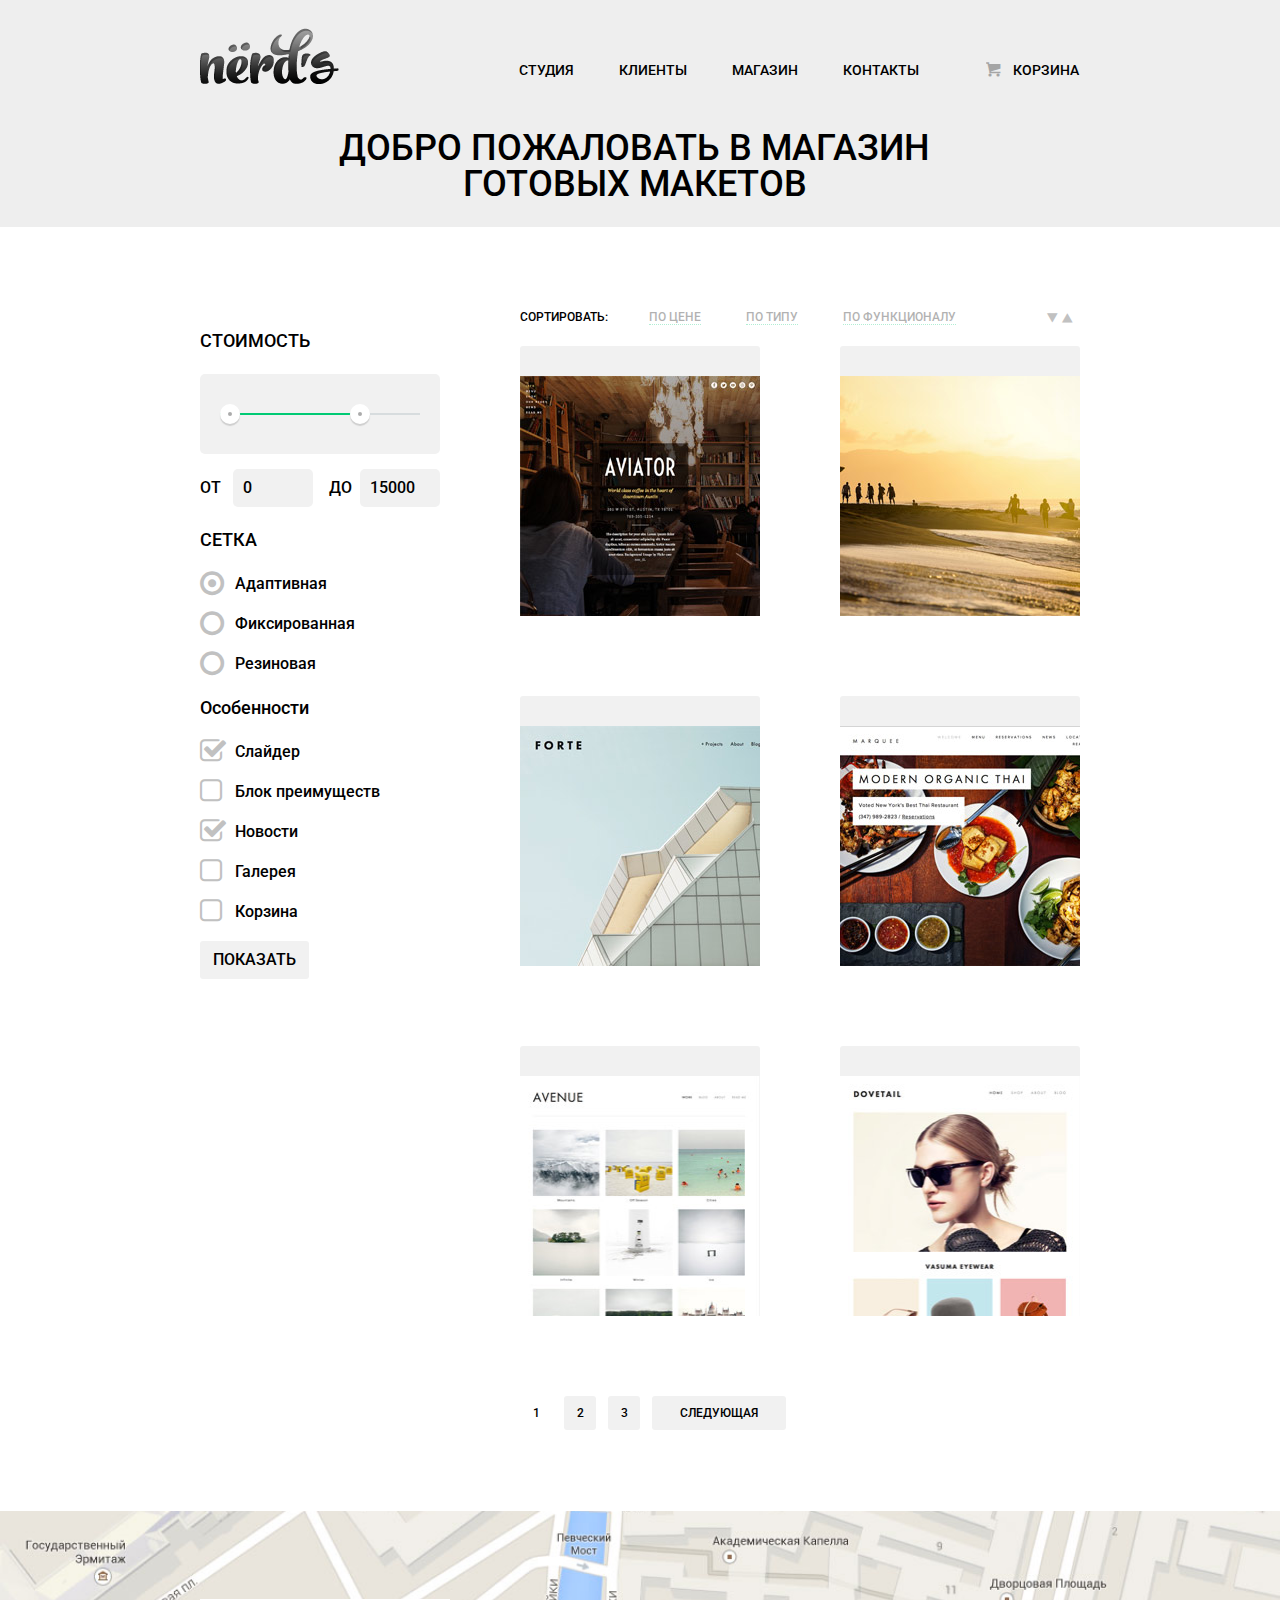
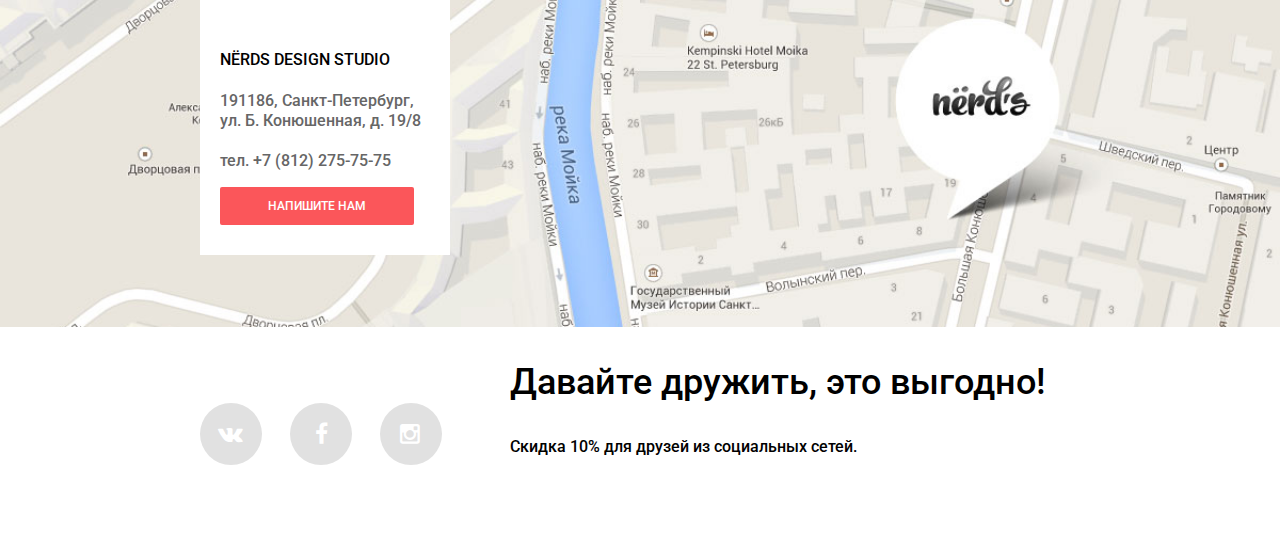
==== commit c718ea84: "Update" ====
--- a/catalog.html
+++ b/catalog.html
@@ -19,13 +19,13 @@
           <nav class="main-navigator">
             <ul class="main-navigator-list">
               <li class="main-nav-list-item">
-                <a class="main-nav-list-link" href="index.html">СТУДИЯ</a>
+                <a class="main-nav-list-link " href="index.html">СТУДИЯ</a>
               </li>
               <li class="main-nav-list-item">
                 <a class="main-nav-list-link" href="#">КЛИЕНТЫ</a>
               </li>
               <li class="main-nav-list-item">
-                <a class="main-nav-list-link">МАГАЗИН</a>
+                <a class="main-nav-list-link main-nav-active">МАГАЗИН</a>
               </li>
               <li class="main-nav-list-item">
                 <a class="main-nav-list-link" href="#">КОНТАКТЫ</a>
@@ -46,60 +46,53 @@
     </header>
     <main class="content">
       <div class="container clearfix">
-        <div class="catalog-filter">          
-          <form action="#" method="post">
-            <div class="catalog-filter-slider">
-              <form action="#" method="get">
-                <div class="catalog-filter-slide">
-                  <div class="catalog-filter-control">
-                    <div class="filter-slide-scale">
-                      <div class="filter-slide-bar"></div>
-                    </div>
-                    <div class="filter-slide-toggle toggle-min"></div>
-                    <div class="filter-slide-toggle toggle-max"></div>
+        <div class="catalog-filter">
+          <div>
+            <form class="catalog-filter-slider" action="#" method="get">
+              <h3>СТОИМОСТЬ</h3>
+              <div class="catalog-filter-slide">
+                <div class="catalog-filter-control">
+                  <div class="filter-slide-scale">
+                    <div class="filter-slide-bar"></div>
                   </div>
-                </div>
-                <div class="filter-slide-price">
-                  <label class="price-filter price-filter-min" for="slide-price-min">от 
-                    <input id="slide-price-min" class="" type="text" name="" value="0">
-                  </label>
-                  <label class="price-filter price-filter-max" for="slide-price-max">до 
-                    <input id="slide-price-max" class="" type="text" name="" value="15000">
-                  </label>
-                </div>
-              </form>
-            </div>
-            <div class="catalog-filter-layout">
+                  <div class="filter-slide-toggle toggle-min"></div>
+                  <div class="filter-slide-toggle toggle-max"></div>
+                </div>
+              </div>
+              <div class="filter-slide-price">
+                <label class="price-filter price-filter-min" for="slide-price-min">ОТ 
+                  <input id="slide-price-min" class="price-filter-value" type="text" name="price-filter-min" value="0">
+                </label>
+                <label class="price-filter price-filter-max" for="slide-price-max">ДО 
+                  <input id="slide-price-max" class="price-filter-value" type="text" name="price-filter-max" value="15000">
+                </label>
+              </div>
+            </form>
+          </div>
+          <form class="catalog-filter-layout" action="#" method="post">
+            <div>
               <h3>СЕТКА</h3>
-              <label class="catalog-filter-item">
-                <input class="" type="radio" name="web" value="adapt" checked> Адаптивная
-              </label>
-              <label class="catalog-filter-item">
-                <input class="" type="radio" name="web" value="fix"> Фиксированная
-              </label>
-              <label class="catalog-filter-item ">
-                <input class="" type="radio" name="web" value="rubber"> Резиновая
-              </label>
+              <input id="filter-layout-adapt" type="radio" name="web" value="adapt" checked>
+              <label class="filter-layout-item" for="filter-layout-adapt"> Адаптивная</label>
+              <input id="filter-layout-fix" type="radio" name="web" value="fix">
+              <label class="filter-layout-item" for="filter-layout-fix"> Фиксированная</label>
+              <input id="filter-layout-rubber" type="radio" name="web" value="rubber">
+              <label class="filter-layout-item" for="filter-layout-rubber"> Резиновая</label>
             </div>
             <div class="catalog-filter-features">
               <h3>Особенности</h3>
-              <label class="catalog-filter-item">
-                <input type="checkbox" name="slider" checked> Слайдер
-              </label>
-              <label class="catalog-filter-item">
-                <input type="checkbox" name="features"> Блок преимуществ
-              </label>
-              <label class="catalog-filter-item">
-                <input type="checkbox" name="news" checked> Новости
-              </label>
-              <label class="catalog-filter-item">
-                <input type="checkbox" name="gallery"> Галерея
-              </label>
-              <label class="catalog-filter-item">
-                <input type="checkbox" name="cart"> Корзина
-              </label>
-            </div>
-            <input type="submit" value="ПОКАЗАТЬ">
+              <input id="filter-features-slider" type="checkbox" name="slider" checked>
+              <label class="filter-features-item" for="filter-features-slider"> Слайдер</label>
+              <input id="filter-features" type="checkbox" name="features">
+              <label class="filter-features-item" for="filter-features"> Блок преимуществ</label>
+              <input id="filter-features-news" type="checkbox" name="news" checked>
+              <label class="filter-features-item" for="filter-features-news"> Новости</label>
+              <input id="filter-features-gallery" type="checkbox" name="gallery">
+              <label class="filter-features-item" for="filter-features-gallery"> Галерея</label>
+              <input id="filter-features-cart" type="checkbox" name="cart">
+              <label class="filter-features-item" for="filter-features-cart"> Корзина</label>
+            </div>
+            <input class="btn-grey" type="submit" value="ПОКАЗАТЬ">
           </form>
         </div>
         <div class="catalog"> 
@@ -133,8 +126,8 @@
                 <img src="img/aviator.jpg" width="240" height="240" alt="AVIATOR">
               </a>
               <div class="catalog-item-popup">
-                <h4>AVIATOR</h4>
-                <p class="catalog-item-popup-text" >Одностраничный макет с авторским дизайном</p>
+                <h4 class="catalog-popup-header">AVIATOR</h4>
+                <p class="catalog-item-popup-text">Одностраничный макет с авторским дизайном</p>
                 <a class="btn btn-red" href="#">8000 Р.</a>
               </div>
             </div>
@@ -143,7 +136,7 @@
                 <img src="img/sunset.jpg" width="240" height="240" alt="SUNSET">
               </a>
               <div class="catalog-item-popup">
-                <h4>SUNSET</h4>
+                <h4 class="catalog-popup-header">SUNSET</h4>
                 <p class="catalog-item-popup-text" >Интернет-магазин с личным кабинетом</p>
                 <a class="btn btn-red" href="#">10000 Р.</a>
               </div>
@@ -153,7 +146,7 @@
                 <img src="img/forte.jpg" width="240" height="240" alt="FORTE">
               </a>
               <div class="catalog-item-popup">
-                <h4>FORTE</h4>
+                <h4 class="catalog-popup-header">FORTE</h4>
                 <p class="catalog-item-popup-text" >Отличный макет для личного блога</p>
                 <a class="btn btn-red" href="#">5000 Р.</a>
               </div>
@@ -173,7 +166,7 @@
                 <img src="img/avenue.jpg" width="240" height="240" alt="AVENUE">
               </a>
               <div class="catalog-item-popup">
-                <h4>AVENUE</h4>
+                <h4 class="catalog-popup-header">AVENUE</h4>
                 <p class="catalog-item-popup-text" >Макет для блога о путешествиях</p>
                 <a class="btn btn-red" href="#">8000 Р.</a>
               </div>
@@ -183,7 +176,7 @@
                 <img src="img/dovetail.jpg" width="240" height="240" alt="DOVETAIL">
               </a>
               <div class="catalog-item-popup">
-                <h4>DOVETAIL</h4>
+                <h4 class="catalog-popup-header">DOVETAIL</h4>
                 <p class="catalog-item-popup-text" >Интернет-магазин с галереей товаров</p>
                 <a class="btn btn-red" href="#">14000 Р.</a>
               </div>
@@ -193,7 +186,7 @@
             <ul class="catalog-pagination-list">
               <li class="catalog-pagination-item">
                 <div class="catalog-pagination-first">
-                  <a class="btn-grey btn-page-first">1</a>
+                  <a class="btn-grey btn-page catalog-pagination-active">1</a>
                 </div>
               </li>
               <li class="catalog-pagination-item">
@@ -244,22 +237,22 @@
         </div>
       </div>
     </footer>
-    <div class="popup">
-      <button class="popup-close"></button>
-      <form action="#" method="post">
-        <div class="popup-item-name">
-          <label for="popup-user-name">Ваше имя:</label>
-          <input id="popup-user-name" type="text" name="user-name" placeholder="ПРЕДСТАВЬТЕСЬ,ПОЖАЛУЙСТА">
-        </div>
-        <div class="popup-item-mail">
-          <label for="popup-user-mail">Ваш e-mail:</label>
-          <input id="popup-user-mail" type="email" name="user-mail" placeholder="ДЛЯ ОТПРАВКИ ОТВЕТА">
-        </div>
-        <div class="popup-item-letter">
-          <label for="popup-letter">Текст письма:</label>
-          <textarea id="popup-letter" name="user-letter" placeholder="В СВОБОДНОЙ ФОРМЕ"></textarea>
-        </div>
-        <input class="btn btn-red popup-btn" type="submit" value="ОТПРАВИТЬ">
+    <div class="footer-contacts-popup">
+      <form class="form" action="#" method="post">
+        <button type="button" class="popup-close"></button>
+        <div class="form-fieldset form-fieldset-name ">
+          <label for="form-user-name">Ваше имя:</label>
+          <input id="form-user-name" class="form-user-name-value" type="text" name="user-name" placeholder="ПРЕДСТАВЬТЕСЬ,ПОЖАЛУЙСТА">
+        </div>
+        <div class="form-fieldset form-fieldset-email ">
+          <label for="form-user-mail">Ваш e-mail:</label>
+          <input id="form-user-mail" class="form-user-mail-value" type="email" name="user-mail" placeholder="ДЛЯ ОТПРАВКИ ОТВЕТА">
+        </div>
+        <div class="form-fieldset form-fieldset-letter ">
+          <label for="form-user-letter">Текст письма:</label>
+          <textarea id="form-user-letter" class="form-user-letter-value" name="user-letter" placeholder="В СВОБОДНОЙ ФОРМЕ"></textarea>
+        </div>
+        <input class="btn btn-red form-fieldset-btn" type="submit" value="ОТПРАВИТЬ">
       </form>
     </div>
   </body>
--- a/css/style.css
+++ b/css/style.css
@@ -45,11 +45,12 @@
   font-weight: 500;
   font-family: "Roboto","Open Sans",sans-serif;
   line-height: 22px;
+  color: #000000;
 }
 
 h1 {
   font-size: 36px;
-  font-weight: 600;
+  font-weight: 500;
   line-height: 36px;
 }
 
@@ -66,8 +67,9 @@
 }
 
 h4 {
-  font-size: 18px;
-  line-height: 8px;
+  font-size: 16px;
+  line-height: 22px;
+  color: #283136;
 }
 
 .clearfix::after {
@@ -86,43 +88,83 @@
                           /*  buttons  */
 
 .btn {
+  font-size: 12px;
+  line-height: 18px;
   color: #ffffff;
+  text-align: center;
+
+  display: inline-block;
+
   border: none;
   outline: none;
   cursor: pointer;
-  text-align: center;
-  display: inline-block;
   border-radius: 2px;
 }
 
 .btn-red {
-  background: #fb565a;
   font-size: 12px;
   font-weight: 500;
   font-family: "Roboto","Open Sans",sans-serif;
   line-height: 18px;  
   text-decoration: none;
+
   padding: 10px 40px;
+
+  background: #fb565a;
 }
 
 .btn-green {
-  background: #00ca74;
   font-size: 12px;
   font-weight: 500;
   font-family: "Roboto","Open Sans",sans-serif;
   line-height: 18px;
   text-decoration: none;
+
   padding: 10px 40px;
+
+  background: #00ca74;
 }
 
 .btn-yellow {
-  background: #efc84a;
   font-size: 12px;
   font-weight: 500;
   font-family: "Roboto","Open Sans",sans-serif;
   line-height: 18px;
   text-decoration: none;
+
   padding: 10px 40px;
+
+  background: #efc84a;
+}
+
+.btn-grey {
+  text-decoration: none;
+  color: #000000;
+  text-align: center;
+  vertical-align: top;
+
+  padding: 8px 13px;
+
+  background: #f1f1f1;
+
+  display: inline-block;
+
+  border: 2px solid #f1f1f1;
+  border-radius: 3px;
+
+  border: none;
+  outline: none;
+  cursor: pointer;
+}
+
+.btn-page {
+  width: 6px;
+  margin-right: 12px;
+
+}
+
+.btn-next {
+  width: 108px;
 }
 
 .contacts-btn {
@@ -133,63 +175,23 @@
 .social-btn {
   font-size: 23px;
   font-weight: 20px;
-  display: inline-block;
+  text-decoration: none;
+  vertical-align: middle;
+  color: #ffffff;
+
   width: 62px;
   height: 62px;
+  margin-right: 28px;
+
+  display: inline-block;
+
   background: #e1e1e1;
-  text-decoration: none;
-  margin-right: 28px;
-  vertical-align: middle;
+
   border-radius: 50%;
 }
 
 .social-btn:hover {
   background-color: #fb565a;
-}
-
-.popup-btn {
-  width: 100%;
-}
-
-.popup-close {
-  width: 43px;
-  height: 43px;
-  display: block;
-  margin-left: auto;
-  background: #fb565a;
-  border-radius: 50%;
-  position: relative;
-  left: 84px;
-  bottom: 7px;
-  border: none;
-}
-
-.popup-close::before {
-  content: "";
-  display: block;
-  width: 6px;
-  height: 27px;
-  background: #ffffff;
-  position: absolute;
-  top: 50%;
-  left: 50%;
-  margin-left: -3px;
-  margin-top: -13px;
-  transform: rotate(45deg);
-}
-
-.popup-close::after {
-  content: "";
-  display: block;
-  width: 6px;
-  height: 27px;
-  background: #ffffff;
-  position: absolute;
-  top: 50%;
-  left: 50%;
-  margin-left: -3px;
-  margin-top: -13px;
-  transform: rotate(135deg);
 }
 
                           /*  header  */
@@ -200,7 +202,7 @@
 }
 
 .header-top {
-  margin-top: 23px;
+  margin-top: 27px;
   margin-bottom: 40px;
 }
 
@@ -213,39 +215,48 @@
 /*  navigator  */
 
 .main-navigator {
-  float: left;
   width: 480px;
   margin-top: 27px;
-}
-
-.main-nav-list-link {
-  color: #000000;
-  text-decoration: none;
-}
-
-.main-nav-list-link:hover {
-  color: #fa6467;
-}
-
-.main-nav-list-link:active {
-  color: #000000;
-  opacity: 0.4;
+
+  float: left;
 }
 
 .main-navigator-list {
+  font-size: 0;
+  text-align: right;
+
   margin: 0;
   padding: 0;
+
   list-style: none;
-  font-size: 0;
-  text-align: right;
+}
+
+.main-nav-list-link {
+  color: #000000;
+  text-decoration: none;
+}
+
+.main-nav-list-link:hover {
+  color: #fb565a;
+}
+
+.main-nav-list-link:active {
+  color: #000000;
+  opacity: 0.4;
+}
+
+.main-nav-active {
+  color: #000000;
 }
 
 .main-nav-list-item {
-  display: inline-block;
-  vertical-align: bottom;
   font-size: 14px;
   line-height: 30px;
+  vertical-align: bottom;
+
   margin-right: 45px;
+
+  display: inline-block;
 }
 
 .header-nav-list-item:last-child {
@@ -255,9 +266,10 @@
 /*  user-block  */
 
 .user-block {
-  float: right;
   width: 110px;
   margin-top: 27px;
+
+  float: right;
 }
 
 .cart-link {
@@ -265,6 +277,7 @@
   line-height: 30px;
   color: #000000;
   text-decoration: none;
+
   padding-left: 12px;
 }
 
@@ -274,21 +287,25 @@
 
 .cart-link:active {
   color: #000000;
-  opacity: 0.4;
-}
+}
+
+
 
 .icon-basket::before {
   font-size: 16px;
+
   margin-right: 12px;
+
   opacity: 0.3;
 }
 
 /*  slider  */
 
 .header-slider {
-  position: relative;
   width: 880px;
   min-height: 310px;
+
+  position: relative;
 }
 
 .header-slide-content {
@@ -309,11 +326,12 @@
 }
 
 .header-slide {
+  width: 100%;
+  height: 310px;
+
   position: absolute;
   top: 0;
   left: 0;
-  width: 100%;
-  height: 310px;
 }
 
 .header-slide:nth-child(1) {
@@ -339,24 +357,30 @@
 }
 
 .header-slider-controls {
+  text-align: center;
+
+  width: 200px;
+  height: 10px;
+  margin-left: -100px;
+
   position: absolute;
   bottom: 95px;
   left: 50%;
-  width: 200px;
-  height: 10px;
-  margin-left: -100px;
-  text-align: center;
   z-index: 1000;
 }
 
 .header-slider-control {
-  display: inline-block;
+  vertical-align: middle;
+
   width: 4px;
-  height: 4px;  
+  height: 4px;
+  margin: 0 3px;
+
+  display: inline-block;
+
+  background: white;
+
   border: 3px solid white;
-  vertical-align: middle;
-  margin: 0 3px;
-  background: white;
   border-radius: 50%;
   cursor: pointer;
 }
@@ -388,10 +412,12 @@
 }
 
 .catalog-header-caption {
+  font-size: 40px;
+  font-weight: 500;
   text-align: center;
 
-  padding: 30px 100px;
-  padding-bottom: ;
+  padding-left: 109px;
+  padding-right: 120px;
 }
 
                           /*  main  */
@@ -410,9 +436,10 @@
 }
 
 .features-item {
-  float: left;
   width: 240px;
   margin-right: 80px;
+
+  float: left;
 }
 
 .features-item:nth-child(3n) {
@@ -427,33 +454,59 @@
 /*  seo  */
 
 .seo-block {
+  padding: 60px 0;
+  margin-bottom: 45px;
+
   border-top: 2px solid #eeeeee;
   border-bottom: 2px solid #eeeeee;
-  padding: 60px 0;
-  margin-bottom: 45px;
 }
 
 .column-left {
+  width: 580px;
+
   float: left;
-  width: 580px;
 }
 
 .column-right {
+  width: 240px;
+
   float: right;
-  width: 240px;
+}
+
+.column-left-list,
+.column-right-list {
+  padding: 0;
+  list-style: none;
+}
+
+.column-left-item::before,
+.column-right-item::before {
+  content: "";  
+  vertical-align: middle;
+
+  width: 25px;
+  height: 2px;
+  margin-right: 10px;
+
+  display: inline-block;
+
+  background: #fb565a;
 }
 
 /*  partners  */
 
 .partners {
+  padding-bottom: 35px;
+
   border-bottom: 2px solid #eeeeee;
-  padding-bottom: 35px;
 }
 
 .partners-logo {
-  float: left;
   width: 209px;
   margin-right: 108px;
+
+  float: left;
+
   opacity: 0.2;
 }
 
@@ -478,33 +531,42 @@
   padding-top: 39px;
   padding-right: 20px;
   padding-left: 20px;
+
+  position: relative;
+
+  background: #f1f1f1;
+
   border-radius: 5px;
-  position: relative;
-  background: #f1f1f1;
 }
 
 .filter-slide-scale {
   height: 2px;
+
   background: #d7dcde;
 }
 
 .filter-slide-bar {
   width: 70%;
   height: 2px;
+
   background: #00ca74;
 }
 
 .filter-slide-toggle {
   width: 4px;
   height: 4px;
+
+  position: absolute;
+  top: 30px;
+  left: 0;
+
+  background: #ababab;
+
   border: 8px solid #ffffff;
   border-radius: 50%;
   box-shadow: 0 2px 1px 0 #cfcfcf;
-  position: absolute;
-  top: 30px;
-  left: 0;
+
   cursor: pointer;
-  background: #ababab;
 }
 
 .toggle-min {
@@ -519,19 +581,25 @@
   font-size: 0;
 }
 
-#slide-price-min,
-#slide-price-max {
+.price-filter-value {
   font-size: 16px;
   font-weight: 500;
   line-height: 22px;
+
   width: 60px;
   padding: 8px 10px;
-  margin-left: 10px;
-  margin-right: 6px;
+  margin-left: 8px;
+  margin-right: 12px;
+
+  background: #f1f1f1;
+
   border: none;
-  background: #f1f1f1;
   border-radius: 5px;
-  background: #f1f1f1;
+}
+
+.price-filter-max .price-filter-value {
+  margin-right: 0;
+  margin-left: 4px;
 }
 
 .price-filter {
@@ -540,19 +608,65 @@
   line-height: 22px;
 }
 
-.catalog-filter-item {
+.filter-layout-item,
+.filter-features-item {
+  margin: 18px 0;
+  padding-left: 35px;
+
+  position: relative;
+
   display: block;
+
+  cursor: pointer;
+}
+
+.filter-layout-item::before {
+  font-size: 28px;
+  font-family: "symbols-nerds";
+  line-height: 20px;
+  color: #c1c1c1;
+  content: "\25cb";
+  position: absolute;
+  top: 0;
+  left: 0;
+}
+
+.filter-features-item::before {
+  content: "\2610";
+
+  font-size: 28px;
+  font-family: "symbols-nerds";
+  line-height: 20px;
+  color: #c1c1c1;
+
+  position: absolute;
+  top: 0;
+  left: 0;
+}
+
+input[type="radio"],
+input[type="checkbox"] {
+  display: none;
+}
+
+input[type="radio"]:checked + .filter-layout-item::before {
+  content: "\25cf";
+}
+
+input[type="checkbox"]:checked + .filter-features-item::before {
+  content: "\2611";
 }
 
 .catalog {
+  width: 560px;
+
   float: right;
-  width: 560px;
 }
 
 /* catalog-sorting  */
 
 .catalog-sorting {
-  margin-bottom: 20px;
+  margin-bottom: 9px;
 }
 
 .catalog-sorting-subtitle {
@@ -560,19 +674,25 @@
 }
 
 .catalog-sorting-list {
+  font-size: 0;
+  vertical-align: top;
+
   margin: 0;
   padding: 0;
+  margin-right: 40px;
+
+  display: inline-block;
+
   list-style: none;
-  font-size: 0;
-  display: inline-block;
+  display: inline-block;
+}
+
+.catalog-sorting-item {
   vertical-align: top;
-  margin-right: 40px;
-}
-
-.catalog-sorting-item {
-  display: inline-block;
-  vertical-align: top;
+
   margin-right: 45px;
+
+  display: inline-block;
 }
 
 .catalog-sorting-subtitle,
@@ -587,13 +707,15 @@
 .catalog-sorting-link {
   color: #000;
   text-decoration: none;
-  border-bottom: 1px dashed #00ca74;
+
+  border-bottom: 1px dotted #00ca74;
+
   opacity: 0.3;
 }
 
 .catalog-sorting-link:active {
+  border-bottom: none;
   opacity: 1;
-  border-bottom: none;
 }
 
 .catalog-sorting-link:hover {
@@ -602,14 +724,17 @@
 }
 
 .catalog-sorting-control {
-  list-style: none;
+  font-size: 0;
   color: #c1c1c1;
-  display: inline-block;
   vertical-align: top;
+
   margin: 0;
   padding: 0;
-  font-size: 0;
   margin-left: auto;
+
+  display: inline-block;
+
+  list-style: none;
 }
 
 .catalog-sorting-dir {
@@ -617,31 +742,50 @@
   line-height: 18px;
   font-weight: 500;
   font-family: "Roboto","Open Sans",sans-serif;
+
   display: inline-block;
 }
 
 .icon-down-dir::before {
   font-size: 23px;
   line-height: 20px;
+
+  width: 15px;
+  margin: 0;
+  padding: 0;
+}
+
+.icon-up-dir::before {
+  font-size: 23px;
+  line-height: 20px;
+
+  width: 15px;
   margin: 0;
   padding: 0;
   width: 15px;
 }
 
-.icon-up-dir::before {
-  font-size: 23px;
-  line-height: 20px;
-  margin: 0;
-  padding: 0;
-  width: 15px;
-}
-
 .catalog-item {
-  float: left;
   width: 240px;
   margin-right: 80px;
-  margin-bottom: 80px;
+  margin-bottom: 74px;
+
   position: relative;
+
+  float: left;
+}
+
+.catalog-item::before {
+  content: "";
+
+  width: 240px;
+  height: 30px;
+
+  display: block;
+
+  background: #f1f1f1;
+
+  border-radius: 3px 3px 0 0;
 }
 
 .catalog-item:nth-child(2n) {
@@ -649,12 +793,16 @@
 }
 
 .catalog-item-popup {
+  text-align: center;
+
   width: 140px;
+  height: 170px;
   padding: 15px 30px;
-  text-align: center;
+
   position: absolute;
   top: 20px;
   left: 20px;
+
   background: #ffffff;
 }
 
@@ -677,14 +825,22 @@
 
 .catalog-pagination-list {
   font-size: 0;
+
   margin: 0;
   padding: 0;
+
   list-style: none;
 }
 
 .catalog-pagination-item {
   font-size: 12px;
   line-height: 18px;
+
+  display: inline-block;
+}
+
+.catalog-pagination-active {
+  background: #ffffff;
 }
 
 
@@ -696,6 +852,7 @@
 
 .location {
   height: 416px;
+
   background-image: url("../img/map-img.jpg");
   background-repeat: no-repeat;
   background-position: 50% 50%;
@@ -703,13 +860,15 @@
 }
 
 .footer-contacts {
+  vertical-align: middle;
+
   width: 230px;
-  background-color: #ffffff;
   padding-left: 20px;
   padding-top: 30px;
   padding-bottom: 30px;
   margin-top: 87px;
-  vertical-align: middle;
+
+  background: #ffffff;
 }
 
 .footer-contacts-subtitle {
@@ -723,15 +882,38 @@
 }
 
 .footer-social {
+  font-size: 0;
+
+  width: 270px;
+  margin: 75px 0;
+
+  position: relative;
+
   float: left;
-  width: 270px;
-  font-size: 0;
-  margin: 75px 0;
-}
-
-.footer-promo {  
+}
+
+.icon-vk::before {
+  position: absolute;
+  top: 30%;
+  left: 5%;
+}
+
+.icon-facebook::before {
+  position: absolute;
+  top: 30%;
+  left: 39%;
+}
+
+.icon-instagramm::before {
+  position: absolute;
+  top: 30%;
+  left: 72%;
+}
+
+.footer-promo { 
+  width: 570px;
+
   float: right;
-  width: 570px;
 }
 
 .footer-subtitle {
@@ -741,84 +923,169 @@
 
                           /*  popup  */
 
-.popup {
+.footer-contacts-popup {
   width: 460px;
   padding-top: 10px;
   padding-left: 80px;
   padding-right: 90px;
   padding-bottom: 54px;
   margin: 0 auto;
-  outline: 1px solid black;
-}
-
-#popup-user-name,
-#popup-user-mail {
+}
+
+.form-user-name-value,
+.form-user-mail-value {
+  font-family: "Roboto","Open Sans",sans-serif;
+  font-size: 12px;
+  font-weight: 500;
+  line-height: 18px;
+
   width: 186px;
   padding: 9px 15px;
   margin: 4px 0;
+
+  border: 2px solid #d7dcde;
+}
+
+/*.form-user-name-value::-webkit-input-placeholder {
+  color: #000000;
+}
+.form-user-name-value::-moz-placeholder {
+  color: #000000;
+}
+.form-user-name-value:-ms-input-placeholder {
+  color: #000000;
+}
+.form-user-name-value::placeholder {
+  color: #000000;
+}*/
+
+.form-user-name-value::placeholder {
+  color: #000000;
+}
+
+.form-user-letter-value {
   font-family: "Roboto","Open Sans",sans-serif;
   font-size: 12px;
   font-weight: 500;
   line-height: 18px;
-  border: 2px solid #d7dcde;
-}
-
-#popup-letter {
+
   width: 428px;
   height: 100px;
   padding: 8px 14px;
   margin: 8px 0;
-  font-family: "Roboto","Open Sans",sans-serif;
-  font-size: 12px;
-  font-weight: 500;
-  line-height: 18px;
+
   border: 2px solid #d7dcde;
 }
 
-.popup-item-name {
-  float: left;
+.form-fieldset {
+  width: 220px;
+}
+
+.form-fieldset-name {
   width: 220px;
   margin-bottom: 11px;
   margin-right: 18px;
   padding: 0;
-}
-
-.popup-item-mail {
+
   float: left;
+}
+
+.form-fieldset-email {
   width: 220px;
   margin: 0;
   padding: 0;
-}
-
-.popup-item-letter {
+
+  float: left;
+}
+
+.form-fieldset-letter {
   margin-bottom: 31px;
+
   clear: both;
 }
 
-/*.popup {  
+.form-fieldset-btn {
+  width: 100%;
+}
+
+.popup-close {
+  width: 43px;
+  height: 43px;
+  margin-left: auto;
+
+  position: relative;
+  left: 84px;
+  bottom: 7px;
+
+  display: block;
+
+  background: #fb565a;
+
+  border-radius: 50%;
+  border: none;
+}
+
+.popup-close::before {
+  content: "";
+
+  width: 6px;
+  height: 27px;
+  margin-left: -3px;
+  margin-top: -13px;
+
+  position: absolute;
+  top: 50%;
+  left: 50%;
+
+  display: block;
+
+  background: #ffffff;
+  transform: rotate(45deg);
+}
+
+.popup-close::after {
+  content: "";
+
+  width: 6px;
+  height: 27px;
+  margin-left: -3px;
+  margin-top: -13px;
+
+
+  position: absolute;
+  top: 50%;
+  left: 50%;
+
+  display: block;
+
+  background: #ffffff;
+  transform: rotate(135deg);
+}
+
+.footer-contacts-popup {  
   display: none;
 }
-*/
-
-
-
-
-
-
-
-
-
-
-
-
-
-
-
-
-
-
-
-
-
-
-
+
+
+
+
+
+
+
+
+
+
+
+
+
+
+
+
+
+
+
+
+
+
+
+
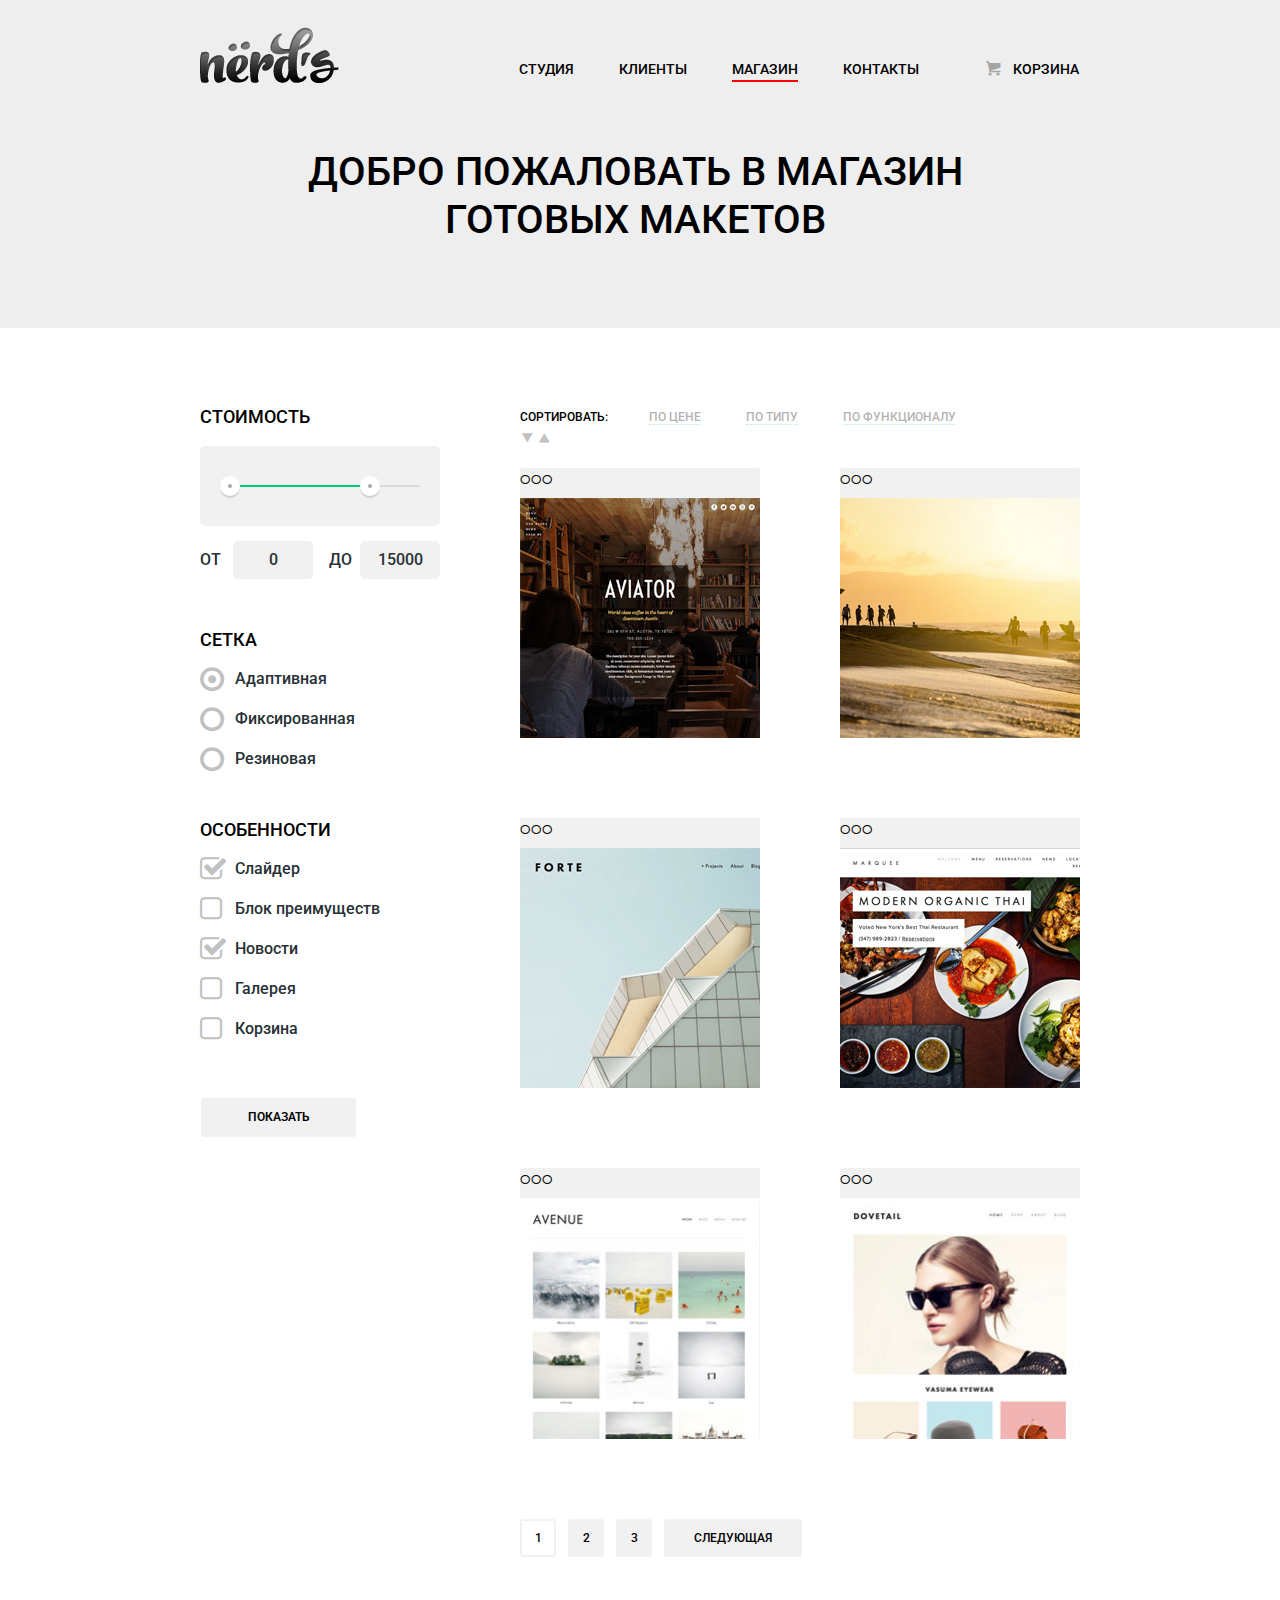
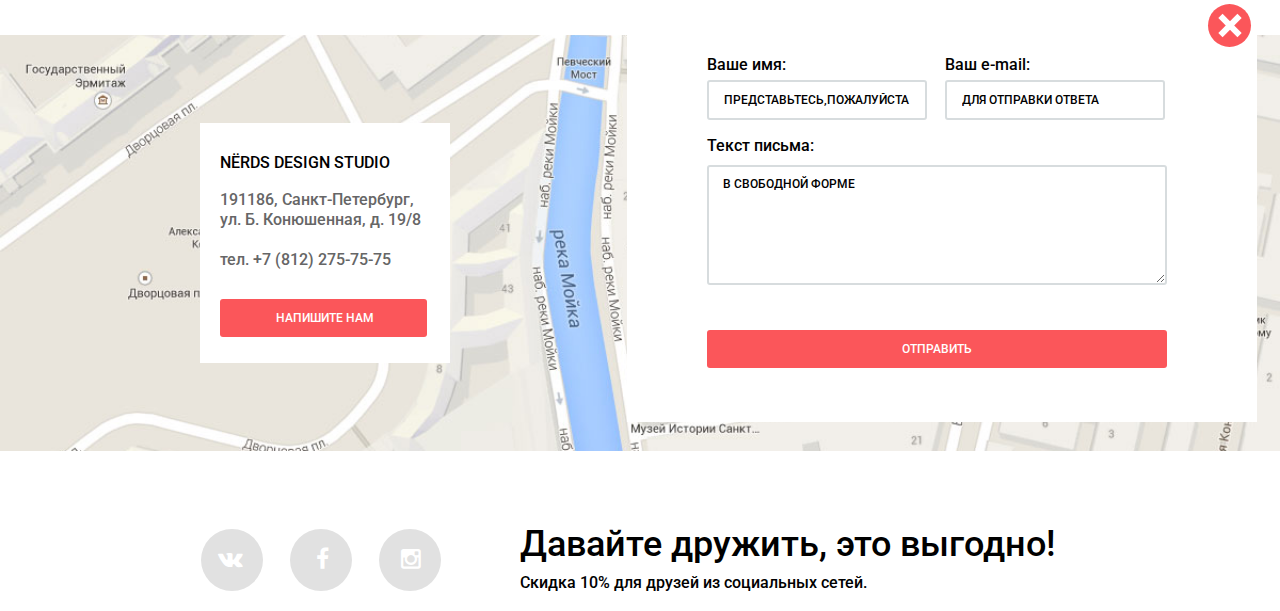
==== commit 599d5430: "update" ====
--- a/catalog.html
+++ b/catalog.html
@@ -47,8 +47,8 @@
     <main class="content">
       <div class="container clearfix">
         <div class="catalog-filter">
-          <div>
-            <form class="catalog-filter-slider" action="#" method="get">
+          <form class="catalog-filter-slider" action="#" method="get">
+            <div class="catalog-filter-item">
               <h3>СТОИМОСТЬ</h3>
               <div class="catalog-filter-slide">
                 <div class="catalog-filter-control">
@@ -61,16 +61,14 @@
               </div>
               <div class="filter-slide-price">
                 <label class="price-filter price-filter-min" for="slide-price-min">ОТ 
-                  <input id="slide-price-min" class="price-filter-value" type="text" name="price-filter-min" value="0">
+                  <input id="slide-price-min" class="price-filter-value" type="text" name="price-filter-min" placeholder="0">
                 </label>
                 <label class="price-filter price-filter-max" for="slide-price-max">ДО 
-                  <input id="slide-price-max" class="price-filter-value" type="text" name="price-filter-max" value="15000">
+                  <input id="slide-price-max" class="price-filter-value" type="text" name="price-filter-max" placeholder="15000">
                 </label>
               </div>
-            </form>
-          </div>
-          <form class="catalog-filter-layout" action="#" method="post">
-            <div>
+            </div>
+            <div class="catalog-filter-item">
               <h3>СЕТКА</h3>
               <input id="filter-layout-adapt" type="radio" name="web" value="adapt" checked>
               <label class="filter-layout-item" for="filter-layout-adapt"> Адаптивная</label>
@@ -79,8 +77,8 @@
               <input id="filter-layout-rubber" type="radio" name="web" value="rubber">
               <label class="filter-layout-item" for="filter-layout-rubber"> Резиновая</label>
             </div>
-            <div class="catalog-filter-features">
-              <h3>Особенности</h3>
+            <div class="catalog-filter-item">
+              <h3>ОСОБЕННОСТИ</h3>
               <input id="filter-features-slider" type="checkbox" name="slider" checked>
               <label class="filter-features-item" for="filter-features-slider"> Слайдер</label>
               <input id="filter-features" type="checkbox" name="features">
@@ -92,7 +90,9 @@
               <input id="filter-features-cart" type="checkbox" name="cart">
               <label class="filter-features-item" for="filter-features-cart"> Корзина</label>
             </div>
-            <input class="btn-grey" type="submit" value="ПОКАЗАТЬ">
+            <div class="catalog-filter-item">
+              <input class="btn btn-grey filter-btn" type="submit" value="ПОКАЗАТЬ">
+            </div>
           </form>
         </div>
         <div class="catalog"> 
@@ -111,18 +111,20 @@
             </ul>
             <ul class="catalog-sorting-control">
               <li class="catalog-sorting-dir">
-                <div class="icon-down-dir">
-                  <a href="#"></a>
+                <div>
+                  <a class="icon-down-dir" href="#"></a>
                 </div>
               </li>
               <li class="catalog-sorting-dir">
-                <div class="icon-up-dir"></div>
+                <div>
+                  <a class="icon-up-dir" href="#"></a>
+                </div>
               </li>
             </ul>
           </div>
           <div class="catalog-items clearfix">
             <div class="catalog-item">
-              <a class="catalog-item-link">
+              <a class="catalog-item-link" href="#">
                 <img src="img/aviator.jpg" width="240" height="240" alt="AVIATOR">
               </a>
               <div class="catalog-item-popup">
@@ -132,7 +134,7 @@
               </div>
             </div>
             <div class="catalog-item">
-              <a class="catalog-item-link">
+              <a class="catalog-item-link" href="#">
                 <img src="img/sunset.jpg" width="240" height="240" alt="SUNSET">
               </a>
               <div class="catalog-item-popup">
@@ -142,7 +144,7 @@
               </div>
             </div>
             <div class="catalog-item">
-              <a class="catalog-item-link">
+              <a class="catalog-item-link" href="#">
                 <img src="img/forte.jpg" width="240" height="240" alt="FORTE">
               </a>
               <div class="catalog-item-popup">
@@ -152,7 +154,7 @@
               </div>
             </div>
             <div class="catalog-item">
-              <a class="catalog-item-link">
+              <a class="catalog-item-link" href="#">
                 <img src="img/thai.jpg" width="240" height="240" alt="MODERN-ORGANIC-THAI">
               </a>
               <div class="catalog-item-popup">
@@ -162,7 +164,7 @@
               </div>
             </div>
             <div class="catalog-item">
-              <a class="catalog-item-link">
+              <a class="catalog-item-link" href="#">
                 <img src="img/avenue.jpg" width="240" height="240" alt="AVENUE">
               </a>
               <div class="catalog-item-popup">
@@ -172,7 +174,7 @@
               </div>
             </div>
             <div class="catalog-item">
-              <a class="catalog-item-link">
+              <a class="catalog-item-link" href="#">
                 <img src="img/dovetail.jpg" width="240" height="240" alt="DOVETAIL">
               </a>
               <div class="catalog-item-popup">
@@ -185,24 +187,16 @@
           <div class="catalog-pagination">
             <ul class="catalog-pagination-list">
               <li class="catalog-pagination-item">
-                <div class="catalog-pagination-first">
-                  <a class="btn-grey btn-page catalog-pagination-active">1</a>
-                </div>
-              </li>
-              <li class="catalog-pagination-item">
-                <div class="catalog-pagination-second">
-                  <a class="btn-grey btn-page" href="#">2</a>
-                </div>
-              </li>
-              <li class="catalog-pagination-item">
-                <div class="catalog-pagination-third">
-                  <a class="btn-grey btn-page" href="#">3</a>
-                </div>
-              </li>
-              <li class="catalog-pagination-item">
-                <div class="catalog-pagination-next">
-                  <a class="btn-grey btn-next" href="#">СЛЕДУЮЩАЯ</a>
-                </div>
+                <a class="btn btn-grey btn-page catalog-pagination-active">1</a>
+              </li>
+              <li class="catalog-pagination-item">
+                <a class="btn btn-grey btn-page" href="#">2</a>
+              </li>
+              <li class="catalog-pagination-item">
+                <a class="btn btn-grey btn-page" href="#">3</a>
+              </li>
+              <li class="catalog-pagination-item">
+                <a class="btn btn-grey btn-next" href="#">СЛЕДУЮЩАЯ</a>
               </li>
             </ul>
           </div>
@@ -214,14 +208,13 @@
         <div class="container">  
           <div class="footer-contacts">
             <p>
-              <b class="footer-contacts-subtitle">NЁRDS DESIGN STUDIO
-              </b>
-            <p class="footer-contacts-address">
+              <b class="footer-contacts-subtitle">NЁRDS DESIGN STUDIO</b>
+              <span class="footer-contacts-address">
               191186, Санкт-Петербург,<br>
               ул. Б. Конюшенная, д. 19/8<br><br>
-              тел. +7 (812) 275-75-75
+              тел. +7 (812) 275-75-75</span>
             </p>
-            <a class="btn btn-red contacts-btn" href="#">НАПИШИТЕ НАМ</a>
+            <a class="btn btn-red contacts-btn" href="form.html">НАПИШИТЕ НАМ</a>
           </div>
         </div>
       </div>
@@ -232,7 +225,7 @@
           <a class="social-btn icon-instagramm" href="#"></a>
         </div>
         <div class="footer-promo">
-          <p class="footer-subtitle">Давайте дружить, это выгодно!</p>
+          <p class="footer-promo-subtitle">Давайте дружить, это выгодно!</p>
           <p class="footer-promo-text">Скидка 10% для друзей из социальных сетей.</p>
         </div>
       </div>
--- a/css/style.css
+++ b/css/style.css
@@ -3,7 +3,6 @@
 @font-face {
   font-weight: normal;
   font-style: normal;
-
   font-family: "symbols-nerds";
   src: url("../fonts/symbols-nerds.woff") format("woff"),
        url("../fonts/symbols-nerds.woff2") format("woff2");
@@ -15,7 +14,6 @@
   width: 1em;
   margin-right: 0.2em;
   margin-left: 0.2em;
-
   font-weight: normal;
   line-height: 1em;
   font-family: "symbols-nerds";
@@ -24,7 +22,6 @@
   text-decoration: inherit;
   font-style: normal;
   font-variant: normal;
-
   speak: none;
 }
 
@@ -46,6 +43,7 @@
   font-family: "Roboto","Open Sans",sans-serif;
   line-height: 22px;
   color: #000000;
+  position: relative;
 }
 
 h1 {
@@ -68,13 +66,13 @@
 
 h4 {
   font-size: 16px;
+  font-weight: 500;
   line-height: 22px;
   color: #283136;
 }
 
 .clearfix::after {
   content: "";
-
   display: block;
   clear: both;
 }
@@ -83,6 +81,12 @@
   width: 880px;
   padding: 1px 10px;
   margin: 0 auto;
+}
+
+img {
+  width: 100%;
+  height: auto;
+  display: block;
 }
 
                           /*  buttons  */
@@ -92,118 +96,80 @@
   line-height: 18px;
   color: #ffffff;
   text-align: center;
-
+  text-decoration: none;
+  vertical-align: top;
   display: inline-block;
-
   border: none;
   outline: none;
   cursor: pointer;
-  border-radius: 2px;
+  border-radius: 3px;
 }
 
 .btn-red {
-  font-size: 12px;
-  font-weight: 500;
-  font-family: "Roboto","Open Sans",sans-serif;
-  line-height: 18px;  
-  text-decoration: none;
-
   padding: 10px 40px;
-
   background: #fb565a;
 }
 
+.btn-red:hover {
+  background: #d6494d;
+}
+
+.btn-red:active {
+  background: #b63538;
+}
+
 .btn-green {
-  font-size: 12px;
-  font-weight: 500;
-  font-family: "Roboto","Open Sans",sans-serif;
-  line-height: 18px;
-  text-decoration: none;
-
   padding: 10px 40px;
-
   background: #00ca74;
 }
 
+.btn-green:hover {
+  background: #01a25e;
+}
+
+.btn-green:active {
+  background: #009053;
+}
+
 .btn-yellow {
-  font-size: 12px;
-  font-weight: 500;
-  font-family: "Roboto","Open Sans",sans-serif;
-  line-height: 18px;
-  text-decoration: none;
-
   padding: 10px 40px;
-
   background: #efc84a;
 }
 
+.btn-yellow:hover {
+  background: #d6ae2c;
+}
+
+.btn-yellow:active {
+  background: #c09b24;
+}
+
 .btn-grey {
-  text-decoration: none;
-  color: #000000;
-  text-align: center;
-  vertical-align: top;
-
-  padding: 8px 13px;
-
+  color: #000000;
+  padding: 10px 15px;
   background: #f1f1f1;
-
-  display: inline-block;
-
-  border: 2px solid #f1f1f1;
-  border-radius: 3px;
-
-  border: none;
-  outline: none;
-  cursor: pointer;
-}
-
-.btn-page {
-  width: 6px;
-  margin-right: 12px;
-
-}
-
-.btn-next {
-  width: 108px;
-}
-
-.contacts-btn {
-  padding-left: 48px;
-  padding-right: 48px;
-}
-
-.social-btn {
-  font-size: 23px;
-  font-weight: 20px;
-  text-decoration: none;
-  vertical-align: middle;
-  color: #ffffff;
-
-  width: 62px;
-  height: 62px;
-  margin-right: 28px;
-
-  display: inline-block;
-
-  background: #e1e1e1;
-
-  border-radius: 50%;
-}
-
-.social-btn:hover {
-  background-color: #fb565a;
-}
+}
+
+.btn-grey:not(.catalog-pagination-active):hover {
+  background: #e5e5e5;
+}
+
+.btn-grey:not(.catalog-pagination-active):active {
+  background: #d5d5d5;
+}
+
+
 
                           /*  header  */
 
 .main-header {
-  margin-bottom: 80px;
+  margin-bottom: 76px;
   background-color: #eeeeee;
 }
 
 .header-top {
-  margin-top: 27px;
-  margin-bottom: 40px;
+  margin-top: 26px;
+  margin-bottom: 44px;
 }
 
 .main-logo {
@@ -212,55 +178,57 @@
   margin-right: 145px;
 }
 
+.logo-link {
+  width: 139px;
+  height: auto;
+  display: block;
+}
+
 /*  navigator  */
 
 .main-navigator {
   width: 480px;
   margin-top: 27px;
-
   float: left;
 }
 
 .main-navigator-list {
   font-size: 0;
   text-align: right;
-
   margin: 0;
   padding: 0;
-
   list-style: none;
-}
-
-.main-nav-list-link {
-  color: #000000;
-  text-decoration: none;
-}
-
-.main-nav-list-link:hover {
-  color: #fb565a;
-}
-
-.main-nav-list-link:active {
-  color: #000000;
-  opacity: 0.4;
-}
-
-.main-nav-active {
-  color: #000000;
 }
 
 .main-nav-list-item {
   font-size: 14px;
   line-height: 30px;
   vertical-align: bottom;
-
   margin-right: 45px;
-
   display: inline-block;
+}
+
+.main-nav-list-link {
+  color: #000000;
+  text-decoration: none;
+}
+
+.main-nav-list-link:not(.main-nav-active):hover {
+  color: #fb565a;
+}
+
+.main-nav-list-link:not(.main-nav-active):active {
+  color: #000000;
+  opacity: 0.4;
 }
 
 .header-nav-list-item:last-child {
   margin-right: 0;
+}
+
+.main-nav-active {
+  padding-bottom: 3px;
+  border-bottom: 2px solid red;
 }
 
 /*  user-block  */
@@ -268,7 +236,6 @@
 .user-block {
   width: 110px;
   margin-top: 27px;
-
   float: right;
 }
 
@@ -277,26 +244,30 @@
   line-height: 30px;
   color: #000000;
   text-decoration: none;
-
   padding-left: 12px;
+}
+
+.icon-basket::before {
+  font-size: 16px;
+  margin-right: 12px;
+  opacity: 0.3;
 }
 
 .cart-link:hover {
   color: #fa6467;
+  opacity: 1;
 }
 
 .cart-link:active {
   color: #000000;
 }
 
-
-
-.icon-basket::before {
-  font-size: 16px;
-
-  margin-right: 12px;
-
-  opacity: 0.3;
+.icon-basket:hover::before {
+  opacity: 1;
+}
+
+.icon-basket:active::before {
+  opacity: 0.15;
 }
 
 /*  slider  */
@@ -304,34 +275,68 @@
 .header-slider {
   width: 880px;
   min-height: 310px;
-
   position: relative;
 }
 
-.header-slide-content {
-  width: 500px;
-}
-
-.header-slide-title {
-  margin-bottom: 10px;
-}
-
-.header-slider-text {
-  color: #283136;
-}
-
-.slider-btn {
-  width: 160px;
-  margin-top: 10px;
+.header-slider-toggle {
+  display: none;
+}
+
+.header-slider-controls {
+  text-align: center;
+  width: 200px;
+  height: 10px;
+  margin-left: -100px;
+  position: absolute;
+  bottom: 95px;
+  left: 49%;
+  z-index: 1000;
+}
+
+.header-slider-controls .active {
+  background: #c1c1c1;
+}
+
+.header-slider-control {
+  vertical-align: top;
+  width: 4px;
+  height: 4px;
+  margin: 0 3px;
+  border: 3px solid white;
+  display: inline-block;
+  background: white;
+  border-radius: 50%;
+  cursor: pointer;
+}
+
+#slider-control-btn-1:checked ~ .header-slides .header-slide:nth-child(1) {
+  display: block;
+}
+
+#slider-control-btn-2:checked ~ .header-slides .header-slide:nth-child(2) {
+  display: block;
+}
+
+#slider-control-btn-3:checked ~ .header-slides .header-slide:nth-child(3) {
+  display: block;
+}
+
+#slider-control-btn-1:checked ~ .header-slider-controls label[for="slider-control-btn-1"],
+#slider-control-btn-2:checked ~ .header-slider-controls label[for="slider-control-btn-2"],
+#slider-control-btn-3:checked ~ .header-slider-controls label[for="slider-control-btn-3"] {
+  background: #c1c1c1;
 }
 
 .header-slide {
   width: 100%;
   height: 310px;
-
   position: absolute;
   top: 0;
   left: 0;
+}
+
+.header-slide {
+  display: none;
 }
 
 .header-slide:nth-child(1) {
@@ -352,84 +357,40 @@
   background-position: 100% 0;
 }
 
-.header-slide {
-  display: none;
-}
-
-.header-slider-controls {
-  text-align: center;
-
-  width: 200px;
-  height: 10px;
-  margin-left: -100px;
-
-  position: absolute;
-  bottom: 95px;
-  left: 50%;
-  z-index: 1000;
-}
-
-.header-slider-control {
-  vertical-align: middle;
-
-  width: 4px;
-  height: 4px;
-  margin: 0 3px;
-
-  display: inline-block;
-
-  background: white;
-
-  border: 3px solid white;
-  border-radius: 50%;
-  cursor: pointer;
-}
-
-.header-slider-toggle {
-  display: none;
-}
-
-.header-slider-controls .active {
-  background: #c1c1c1;
-}
-
-#slider-control-btn-1:checked ~ .header-slides .header-slide:nth-child(1) {
-  display: block;
-}
-
-#slider-control-btn-2:checked ~ .header-slides .header-slide:nth-child(2) {
-  display: block;
-}
-
-#slider-control-btn-3:checked ~ .header-slides .header-slide:nth-child(3) {
-  display: block;
-}
-
-#slider-control-btn-1:checked ~ .header-slider-controls label[for="slider-control-btn-1"],
-#slider-control-btn-2:checked ~ .header-slider-controls label[for="slider-control-btn-2"],
-#slider-control-btn-3:checked ~ .header-slider-controls label[for="slider-control-btn-3"] {
-  background: #c1c1c1;
+.header-slide-content {
+  width: 500px;
+}
+
+.header-slide-title {
+  margin-bottom: 10px;
+}
+
+.header-slider-text {
+  color: #283136;
+}
+
+.slider-btn {
+  width: 160px;
+  margin-top: 12px;
 }
 
 .catalog-header-caption {
+  margin-top: 64px;
+  margin-bottom: 83px;
+}
+
+.catalog-header-caption h1 {
   font-size: 40px;
   font-weight: 500;
+  line-height: 48px;
   text-align: center;
-
-  padding-left: 109px;
-  padding-right: 120px;
+  padding-left: 107px;
+  padding-right: 117px;
 }
 
                           /*  main  */
 
 /*  features  */
-
-.features-item-text {
-  font-size: 15px;
-  line-height: 22px;
-  font-weight: 500;
-  color: #283136;
-}
 
 .features {
   margin-bottom: 80px;
@@ -438,7 +399,6 @@
 .features-item {
   width: 240px;
   margin-right: 80px;
-
   float: left;
 }
 
@@ -446,72 +406,127 @@
   margin-right: 0;
 }
 
+.features-item-title {
+  margin-top: 23px;
+  margin-bottom: 15px;
+}
+
+.features-item-img {
+  width: 240px;
+  height: auto;
+  display: block;
+}
+
 .features-item-link {
   text-decoration: none;
   color: #000000;
 }
 
+.features-item-text {
+  font-size: 15px;
+  color: #283136;
+  margin-bottom: 25px;
+}
+
+
 /*  seo  */
 
 .seo-block {
-  padding: 60px 0;
-  margin-bottom: 45px;
-
+  padding-top: 59px;
+  margin-bottom: 49px;
   border-top: 2px solid #eeeeee;
-  border-bottom: 2px solid #eeeeee;
 }
 
 .column-left {
   width: 580px;
-
   float: left;
+}
+
+.column-left-title {
+  margin-top: 11px;
+  margin-bottom: 19px;
+}
+
+.column-left-text {
+  color: #283136;
+  margin-bottom: 43px;
 }
 
 .column-right {
   width: 240px;
-
   float: right;
+}
+
+.column-right-title {
+  margin-bottom: 22px;
 }
 
 .column-left-list,
 .column-right-list {
+  color: #283136;
   padding: 0;
   list-style: none;
+}
+
+.column-left-item {
+  display: block;
+  margin-bottom: 22px;
+}
+
+.column-right-item {
+  display: block;
+  margin-bottom: 22px;
 }
 
 .column-left-item::before,
 .column-right-item::before {
   content: "";  
   vertical-align: middle;
-
   width: 25px;
   height: 2px;
   margin-right: 10px;
-
   display: inline-block;
-
   background: #fb565a;
 }
 
+.index-logo-seo {
+  width: 100%;
+  height: auto;
+  margin-bottom: 69px;
+}
+
 /*  partners  */
 
 .partners {
-  padding-bottom: 35px;
-
+  padding-top: 43px;
+  padding-bottom: 37px;
+  padding-left: 7px;
+  margin-bottom: 4px;
   border-bottom: 2px solid #eeeeee;
+  border-top: 2px solid #eeeeee;
 }
 
 .partners-logo {
+  vertical-align: bottom;
   width: 209px;
-  margin-right: 108px;
-
+  height: auto;
+  margin-right: 109px;
+  display: block;
   float: left;
-
   opacity: 0.2;
 }
 
 .partners-logo:nth-child(3n) {
   margin-right: 0;
+  margin-left: 5px;
+}
+
+.partners-logo:hover {
+  opacity: 1;
+}
+
+.partners-logo:active {
+  opacity: 1;
 }
 
 /*  catalog  */
@@ -523,6 +538,15 @@
 
 .catalog-filter-slider {
   width: 240px;
+}
+
+.catalog-filter-item {
+  margin-bottom: 49px;
+}
+
+.catalog-filter-item h3 {
+  margin-top: -3px;
+  margin-bottom: 14px;
 }
 
 .catalog-filter-control {
@@ -531,41 +555,32 @@
   padding-top: 39px;
   padding-right: 20px;
   padding-left: 20px;
-
   position: relative;
-
   background: #f1f1f1;
-
   border-radius: 5px;
 }
 
 .filter-slide-scale {
   height: 2px;
-
   background: #d7dcde;
 }
 
 .filter-slide-bar {
-  width: 70%;
+  width: 75%;
   height: 2px;
-
   background: #00ca74;
 }
 
 .filter-slide-toggle {
   width: 4px;
   height: 4px;
-
+  border: 8px solid #ffffff;
   position: absolute;
   top: 30px;
   left: 0;
-
   background: #ababab;
-
-  border: 8px solid #ffffff;
   border-radius: 50%;
   box-shadow: 0 2px 1px 0 #cfcfcf;
-
   cursor: pointer;
 }
 
@@ -574,26 +589,32 @@
 }
 
 .toggle-max {
-  left: 150px;
+  left: 160px;
 }
 
 .filter-slide-price {
   font-size: 0;
+}
+
+.price-filter {
+  font-size: 16px;
+  font-weight: 500;
+  line-height: 22px;
+  color: #283136;
 }
 
 .price-filter-value {
   font-size: 16px;
   font-weight: 500;
   line-height: 22px;
-
+  color: #283136;
+  text-align: center;
   width: 60px;
   padding: 8px 10px;
   margin-left: 8px;
   margin-right: 12px;
-
+  border: none;
   background: #f1f1f1;
-
-  border: none;
   border-radius: 5px;
 }
 
@@ -602,21 +623,35 @@
   margin-left: 4px;
 }
 
-.price-filter {
-  font-size: 16px;
-  font-weight: 500;
-  line-height: 22px;
+.price-filter-value::-webkit-input-placeholder {
+  color: #283136;
+  opacity: 1;
+}
+
+.price-filter-value::-moz-placeholder {
+  color: #283136;
+  opacity: 1;
+}
+
+.price-filter-value:-ms-input-placeholder {
+  color: #283136;
+  opacity: 1;
+}
+
+.price-filter-value::placeholder {
+  color: #283136;
+  opacity: 1;
 }
 
 .filter-layout-item,
 .filter-features-item {
-  margin: 18px 0;
+  line-height: 20px;
+  color: #283136;
+  margin-top: 14px;
+  margin-bottom: 20px;
   padding-left: 35px;
-
   position: relative;
-
-  display: block;
-
+  display: block;
   cursor: pointer;
 }
 
@@ -631,19 +666,25 @@
   left: 0;
 }
 
+.filter-layout-item:hover::before {
+  color: #b5b5b5;
+}
+
 .filter-features-item::before {
   content: "\2610";
-
   font-size: 28px;
   font-family: "symbols-nerds";
   line-height: 20px;
   color: #c1c1c1;
-
   position: absolute;
   top: 0;
   left: 0;
 }
 
+.filter-features-item:hover::before {
+  color: #b5b5b5;
+}
+
 input[type="radio"],
 input[type="checkbox"] {
   display: none;
@@ -657,16 +698,23 @@
   content: "\2611";
 }
 
+.filter-btn {
+  font-weight: 600;
+  padding: 10px 46px 11px 47px;
+  margin-top: 10px;
+  margin-left: 1px;
+}
+
 .catalog {
   width: 560px;
-
+  margin-bottom: -3px;
   float: right;
 }
 
 /* catalog-sorting  */
 
 .catalog-sorting {
-  margin-bottom: 9px;
+  margin-bottom: 11px;
 }
 
 .catalog-sorting-subtitle {
@@ -675,23 +723,17 @@
 
 .catalog-sorting-list {
   font-size: 0;
-  vertical-align: top;
-
+  vertical-align: middle;
   margin: 0;
   padding: 0;
-  margin-right: 40px;
-
+  margin-right: 47px;
   display: inline-block;
-
   list-style: none;
-  display: inline-block;
 }
 
 .catalog-sorting-item {
-  vertical-align: top;
-
+  vertical-align: middle;
   margin-right: 45px;
-
   display: inline-block;
 }
 
@@ -701,15 +743,13 @@
   line-height: 18px;
   font-weight: 500;
   font-family: "Roboto","Open Sans",sans-serif;
-  vertical-align: top;
+  vertical-align: middle;
 }
 
 .catalog-sorting-link {
   color: #000;
   text-decoration: none;
-
   border-bottom: 1px dotted #00ca74;
-
   opacity: 0.3;
 }
 
@@ -719,21 +759,17 @@
 }
 
 .catalog-sorting-link:hover {
-  opacity: 1;
   border-bottom: 1px solid #00ca74;
+  opacity: 1;
 }
 
 .catalog-sorting-control {
   font-size: 0;
-  color: #c1c1c1;
   vertical-align: top;
-
   margin: 0;
   padding: 0;
   margin-left: auto;
-
   display: inline-block;
-
   list-style: none;
 }
 
@@ -742,67 +778,89 @@
   line-height: 18px;
   font-weight: 500;
   font-family: "Roboto","Open Sans",sans-serif;
-
   display: inline-block;
+}
+.icon-down-dir, 
+.icon-up-dir {
+  text-decoration: none;
+  color: #c1c1c1;
+  height: auto;
 }
 
 .icon-down-dir::before {
   font-size: 23px;
   line-height: 20px;
-
   width: 15px;
+  padding: 0;
   margin: 0;
-  padding: 0;
+  margin-right: 2px;
+}
+
+.icon-down-dir:hover::before {
+  color: #b5b5b5;
+}
+
+.icon-down-dir:active::before {
+  color: #000000;
 }
 
 .icon-up-dir::before {
   font-size: 23px;
   line-height: 20px;
-
   width: 15px;
+  padding: 0;
   margin: 0;
-  padding: 0;
-  width: 15px;
+  margin-right: -3px;
+  cursor: pointer;
+}
+
+.icon-up-dir:hover::before {
+  color: #b5b5b5;
+}
+
+.icon-up-dir:active::before {
+  color: #000000;
 }
 
 .catalog-item {
   width: 240px;
   margin-right: 80px;
-  margin-bottom: 74px;
-
+  margin-bottom: 80px;
   position: relative;
-
   float: left;
 }
 
 .catalog-item::before {
-  content: "";
-
+  content: "\0a66 \0a66 \0a66";
   width: 240px;
   height: 30px;
-
-  display: block;
-
+  display: block;
   background: #f1f1f1;
-
   border-radius: 3px 3px 0 0;
+}
+
+.catalog-item:hover::before {
+  background: #797979;
 }
 
 .catalog-item:nth-child(2n) {
   margin-right: 0;
 }
 
+.catalog-item-link {
+  width: 240px;
+  height: auto;
+  display: block;
+}
+
 .catalog-item-popup {
   text-align: center;
-
   width: 140px;
   height: 170px;
   padding: 15px 30px;
-
   position: absolute;
   top: 20px;
   left: 20px;
-
   background: #ffffff;
 }
 
@@ -820,22 +878,20 @@
 }
 
 .catalog-pagination {
-  width: 285px;
+  width: 385px;
 }
 
 .catalog-pagination-list {
   font-size: 0;
-
   margin: 0;
   padding: 0;
-
   list-style: none;
 }
 
 .catalog-pagination-item {
   font-size: 12px;
   line-height: 18px;
-
+  vertical-align: middle;
   display: inline-block;
 }
 
@@ -843,6 +899,24 @@
   background: #ffffff;
 }
 
+.btn-page {
+  width: 6px;
+  padding: 8px 13px;
+  margin-right: 12px;
+  border: 2px solid #f1f1f1;
+}
+
+.btn-page:not(.catalog-pagination-active):hover {
+  border: 2px solid #e5e5e5;
+}
+
+.btn-page:not(.catalog-pagination-active):active {
+  border: 2px solid #d5d5d5;
+}
+
+.btn-next {
+  width: 108px;
+}
 
                           /*  footer  */
 
@@ -852,7 +926,7 @@
 
 .location {
   height: 416px;
-
+  background: #e9e5dc;
   background-image: url("../img/map-img.jpg");
   background-repeat: no-repeat;
   background-position: 50% 50%;
@@ -860,14 +934,12 @@
 }
 
 .footer-contacts {
-  vertical-align: middle;
-
+  vertical-align: top;
   width: 230px;
   padding-left: 20px;
-  padding-top: 30px;
-  padding-bottom: 30px;
+  padding-top: 9px;
+  padding-bottom: 26px;
   margin-top: 87px;
-
   background: #ffffff;
 }
 
@@ -879,46 +951,84 @@
 .footer-contacts-address {
   line-height: 20px;
   color: #666666;
+  margin-top: 12px;
+  margin-bottom: 29px;
+  display: block;
+}
+
+.contacts-btn {
+  width: 100px;
+  padding-left: 55px;
+  padding-right: 52px;
 }
 
 .footer-social {
   font-size: 0;
-
   width: 270px;
-  margin: 75px 0;
-
+  margin-top: 77px;
+  margin-left: 1px;
   position: relative;
-
   float: left;
 }
 
+.social-btn {
+  font-size: 23px;
+  line-height: 27px;
+  text-decoration: none;
+  vertical-align: middle;
+  color: #ffffff;
+  width: 62px;
+  height: 62px;
+  margin-right: 27px;
+  display: inline-block;
+  position: relative;
+  background: #e1e1e1;
+  border-radius: 50%;
+}
+
+.social-btn:hover {
+  background: #fb565a;
+}
+
+.social-btn:active {
+  background: #d6494d;
+}
+
 .icon-vk::before {
+  width: 26px;
+  height: 14px;
   position: absolute;
-  top: 30%;
-  left: 5%;
+  top: 18px;
+  left: 12px;
 }
 
 .icon-facebook::before {
   position: absolute;
-  top: 30%;
-  left: 39%;
+  top: 18px;
+  left: 16px;
 }
 
 .icon-instagramm::before {
   position: absolute;
-  top: 30%;
-  left: 72%;
+  top: 18px;
+  left: 16px;
 }
 
 .footer-promo { 
   width: 570px;
-
+  margin-top: 38px;
+  margin-right: -10px;
   float: right;
 }
 
-.footer-subtitle {
+.footer-promo-subtitle {
   font-size: 36px;
   line-height: 36px;
+  margin-bottom: 10px;
+}
+
+.footer-promo-text {
+  margin-top: 2px;
 }
 
                           /*  popup  */
@@ -930,6 +1040,10 @@
   padding-right: 90px;
   padding-bottom: 54px;
   margin: 0 auto;
+  position: absolute;
+  bottom: 189px;
+  left: 627px;
+  background: #ffffff;
 }
 
 .form-user-name-value,
@@ -938,29 +1052,71 @@
   font-size: 12px;
   font-weight: 500;
   line-height: 18px;
-
   width: 186px;
   padding: 9px 15px;
   margin: 4px 0;
-
   border: 2px solid #d7dcde;
-}
-
-/*.form-user-name-value::-webkit-input-placeholder {
-  color: #000000;
-}
+  border-radius: 3px;
+}
+
+.form-user-name-value::-webkit-input-placeholder {
+  color: #000000;
+  opacity: 1;
+}
+
 .form-user-name-value::-moz-placeholder {
   color: #000000;
-}
+  opacity: 1;
+}
+
 .form-user-name-value:-ms-input-placeholder {
   color: #000000;
-}
+  opacity: 1;
+}
+
 .form-user-name-value::placeholder {
   color: #000000;
-}*/
-
-.form-user-name-value::placeholder {
-  color: #000000;
+  opacity: 1;
+}
+
+.form-user-mail-value::-webkit-input-placeholder {
+  color: #000000;
+  opacity: 1;
+}
+
+.form-user-mail-value::-moz-placeholder {
+  color: #000000;
+  opacity: 1;
+}
+
+.form-user-mail-value:-ms-input-placeholder {
+  color: #000000;
+  opacity: 1;
+}
+
+.form-user-mail-value::placeholder {
+  color: #000000;
+  opacity: 1;
+}
+
+.form-user-letter-value::-webkit-input-placeholder {
+  color: #000000;
+  opacity: 1;
+}
+
+.form-user-letter-value::-moz-placeholder {
+  color: #000000;
+  opacity: 1;
+}
+
+.form-user-letter-value:-ms-input-placeholder {
+  color: #000000;
+  opacity: 1;
+}
+
+.form-user-letter-value::placeholder {
+  color: #000000;
+  opacity: 1;
 }
 
 .form-user-letter-value {
@@ -968,13 +1124,24 @@
   font-size: 12px;
   font-weight: 500;
   line-height: 18px;
-
   width: 428px;
   height: 100px;
   padding: 8px 14px;
   margin: 8px 0;
-
   border: 2px solid #d7dcde;
+  border-radius: 3px;
+}
+
+.form-user-name-value:hover,
+.form-user-mail-value:hover,
+.form-user-letter-value:hover {
+  border: 2px solid #a2a9ac;
+}
+
+.form-user-name-value:focus,
+.form-user-mail-value:focus,
+.form-user-letter-value:focus {
+  border: 2px solid #56bffb;
 }
 
 .form-fieldset {
@@ -986,7 +1153,6 @@
   margin-bottom: 11px;
   margin-right: 18px;
   padding: 0;
-
   float: left;
 }
 
@@ -994,13 +1160,11 @@
   width: 220px;
   margin: 0;
   padding: 0;
-
   float: left;
 }
 
 .form-fieldset-letter {
   margin-bottom: 31px;
-
   clear: both;
 }
 
@@ -1012,80 +1176,88 @@
   width: 43px;
   height: 43px;
   margin-left: auto;
-
+  border: none;
   position: relative;
   left: 84px;
   bottom: 7px;
-
-  display: block;
-
+  display: block;
   background: #fb565a;
-
   border-radius: 50%;
-  border: none;
 }
 
 .popup-close::before {
   content: "";
-
   width: 6px;
   height: 27px;
   margin-left: -3px;
   margin-top: -13px;
-
   position: absolute;
   top: 50%;
   left: 50%;
-
-  display: block;
-
+  display: block;
   background: #ffffff;
+  -webkit-transform: rotate(45deg);
   transform: rotate(45deg);
 }
 
 .popup-close::after {
   content: "";
-
   width: 6px;
   height: 27px;
   margin-left: -3px;
   margin-top: -13px;
-
-
   position: absolute;
   top: 50%;
   left: 50%;
-
-  display: block;
-
+  display: block;
   background: #ffffff;
+  -webkit-transform: rotate(135deg);
   transform: rotate(135deg);
 }
 
-.footer-contacts-popup {  
+/*.footer-contacts-popup {  
   display: none;
-}
-
-
-
-
-
-
-
-
-
-
-
-
-
-
-
-
-
-
-
-
-
-
-
-
+}*/
+
+
+
+
+
+
+
+
+
+
+
+
+
+
+
+
+
+
+
+
+
+
+
+
+
+
+
+
+
+
+
+
+
+
+
+
+
+
+
+
+
+
+
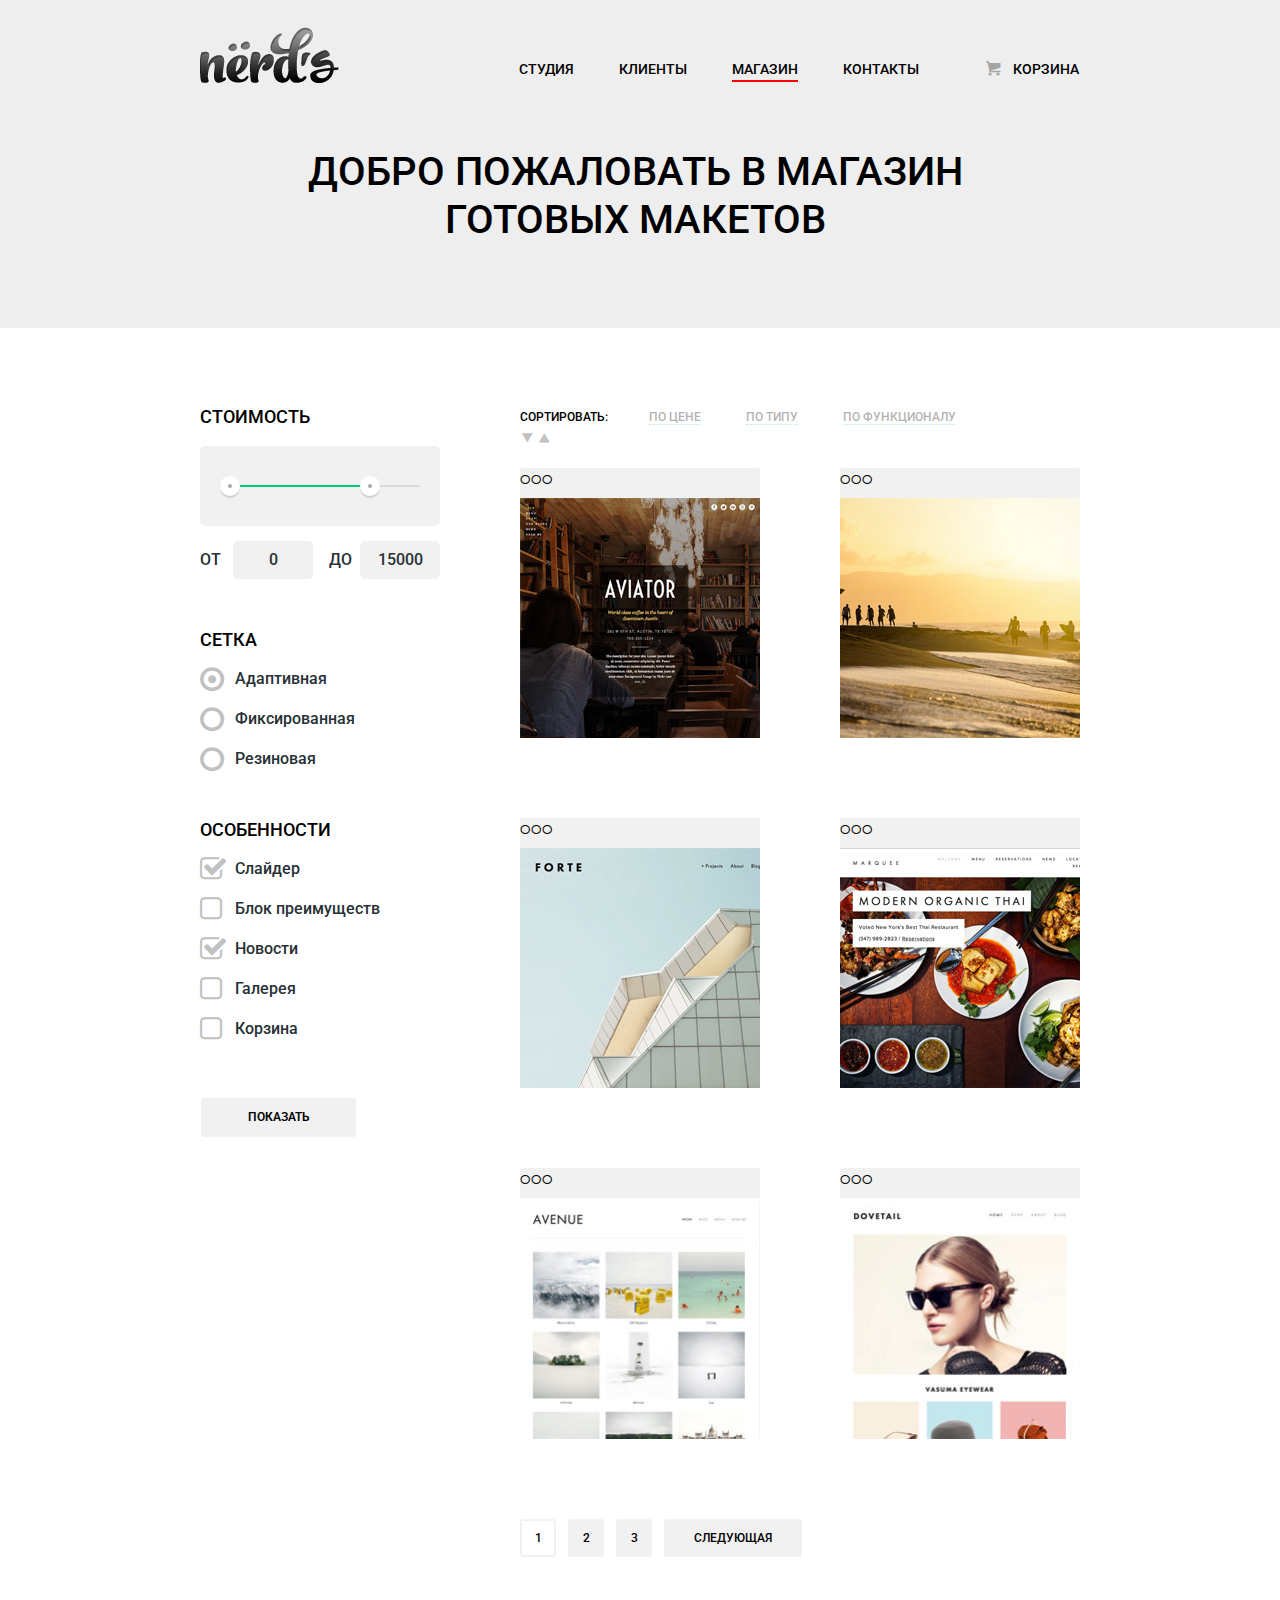
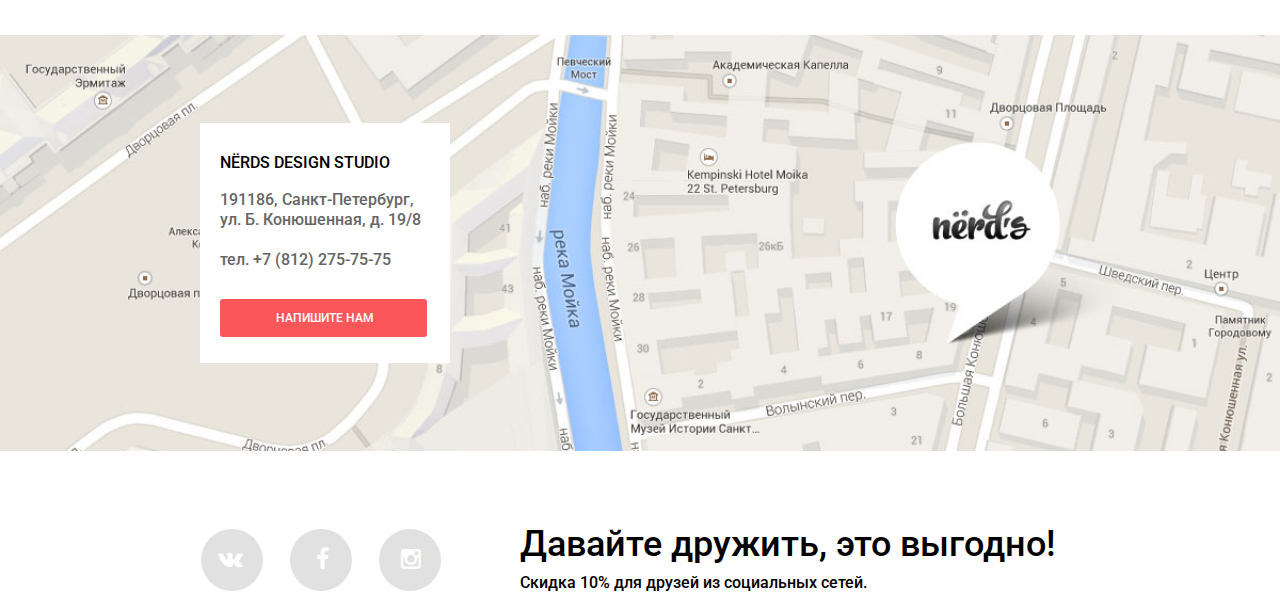
==== commit 5533f7b2: "update" ====
--- a/catalog.html
+++ b/catalog.html
@@ -248,5 +248,6 @@
         <input class="btn btn-red form-fieldset-btn" type="submit" value="ОТПРАВИТЬ">
       </form>
     </div>
+    <script src="js/javascript.js"></script>
   </body>
 </html>--- a/css/style.css
+++ b/css/style.css
@@ -40,7 +40,7 @@
 body {
   font-size: 16px;
   font-weight: 500;
-  font-family: "Roboto","Open Sans",sans-serif;
+  font-family: "Roboto","Arial",sans-serif;
   line-height: 22px;
   color: #000000;
   position: relative;
@@ -158,8 +158,6 @@
   background: #d5d5d5;
 }
 
-
-
                           /*  header  */
 
 .main-header {
@@ -427,7 +425,6 @@
   color: #283136;
   margin-bottom: 25px;
 }
-
 
 /*  seo  */
 
@@ -714,7 +711,7 @@
 /* catalog-sorting  */
 
 .catalog-sorting {
-  margin-bottom: 11px;
+  margin-bottom: 17px;
 }
 
 .catalog-sorting-subtitle {
@@ -742,19 +739,19 @@
   font-size: 12px;
   line-height: 18px;
   font-weight: 500;
-  font-family: "Roboto","Open Sans",sans-serif;
+  font-family: "Roboto","Arial",sans-serif;
   vertical-align: middle;
 }
 
 .catalog-sorting-link {
-  color: #000;
+  color: #000000;
   text-decoration: none;
   border-bottom: 1px dotted #00ca74;
   opacity: 0.3;
 }
 
 .catalog-sorting-link:active {
-  border-bottom: none;
+  border-bottom: 1px solid #00ca74;
   opacity: 1;
 }
 
@@ -776,8 +773,7 @@
 .catalog-sorting-dir {
   font-size: 12px;
   line-height: 18px;
-  font-weight: 500;
-  font-family: "Roboto","Open Sans",sans-serif;
+  vertical-align: top;
   display: inline-block;
 }
 .icon-down-dir, 
@@ -1040,6 +1036,7 @@
   padding-right: 90px;
   padding-bottom: 54px;
   margin: 0 auto;
+  display: none;
   position: absolute;
   bottom: 189px;
   left: 627px;
@@ -1048,7 +1045,7 @@
 
 .form-user-name-value,
 .form-user-mail-value {
-  font-family: "Roboto","Open Sans",sans-serif;
+  font-family: "Roboto","Arial",sans-serif;
   font-size: 12px;
   font-weight: 500;
   line-height: 18px;
@@ -1120,7 +1117,7 @@
 }
 
 .form-user-letter-value {
-  font-family: "Roboto","Open Sans",sans-serif;
+  font-family: "Roboto","Arial",sans-serif;
   font-size: 12px;
   font-weight: 500;
   line-height: 18px;
@@ -1215,49 +1212,47 @@
   transform: rotate(135deg);
 }
 
-/*.footer-contacts-popup {  
-  display: none;
-}*/
-
-
-
-
-
-
-
-
-
-
-
-
-
-
-
-
-
-
-
-
-
-
-
-
-
-
-
-
-
-
-
-
-
-
-
-
-
-
-
-
-
-
-
+.footer-contacts-popup-show {
+  display: block;
+}
+
+
+
+
+
+
+
+
+
+
+
+
+
+
+
+
+
+
+
+
+
+
+
+
+
+
+
+
+
+
+
+
+
+
+
+
+
+
+
+
+
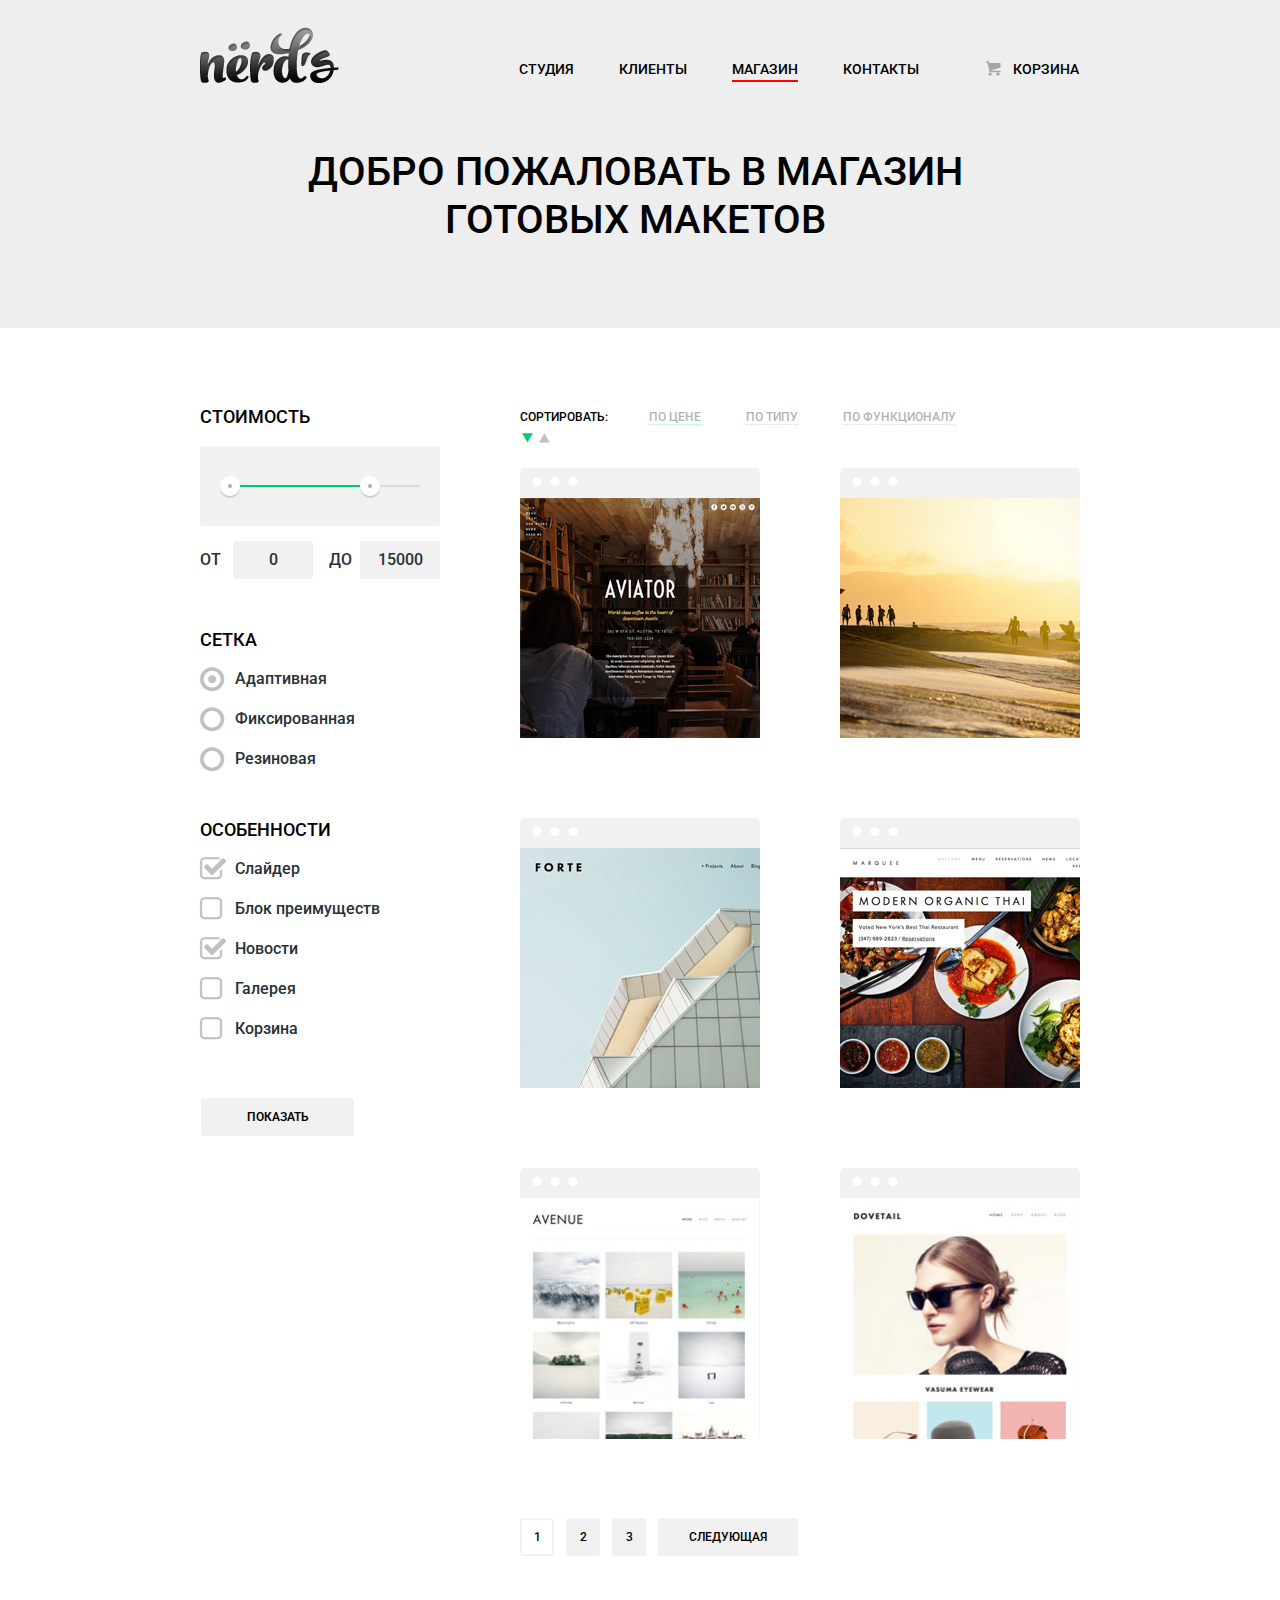
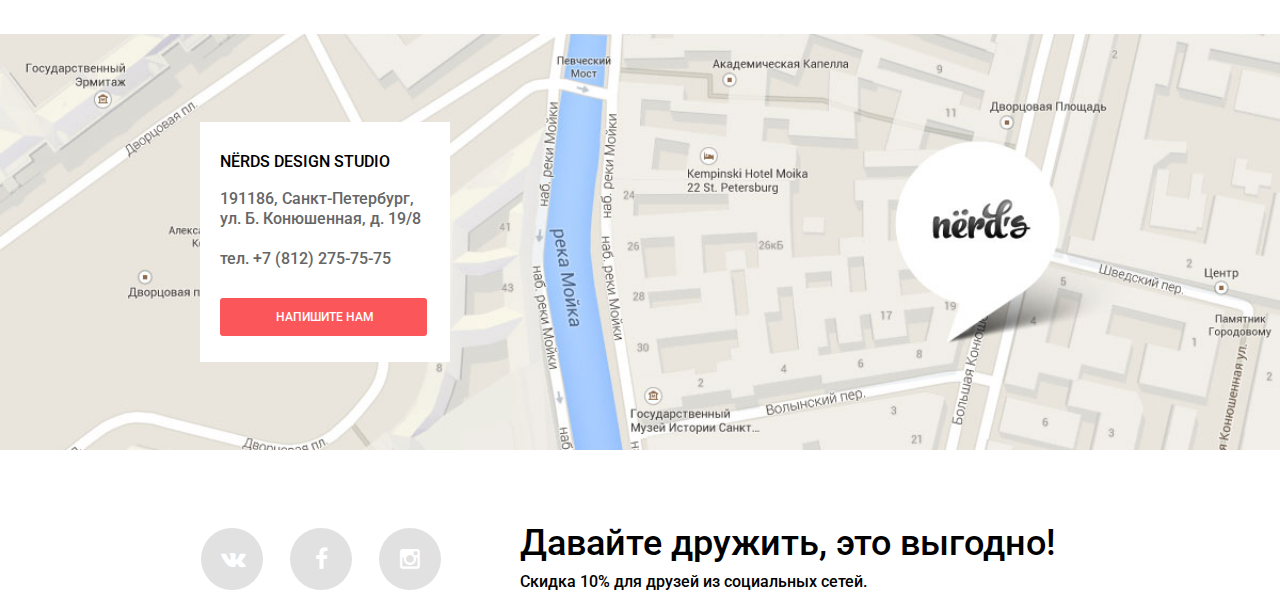
==== commit 8c6b78ce: "апдейт" ====
--- a/catalog.html
+++ b/catalog.html
@@ -5,7 +5,7 @@
     <title>Каталог "Нёрдс"</title>
     <link rel="stylesheet" href="https://fonts.googleapis.com/css?family=Roboto:500,700&amp;subset=latin,cyrillic" >
     <link rel="stylesheet" href="css/normalize.css">
-    <link rel="stylesheet" href="css/style.css">
+    <link rel="stylesheet" href="css/style-mini.css">
   </head>
   <body>
     <header class="main-header">
@@ -112,7 +112,7 @@
             <ul class="catalog-sorting-control">
               <li class="catalog-sorting-dir">
                 <div>
-                  <a class="icon-down-dir" href="#"></a>
+                  <a class="icon-down-dir active" href="#"></a>
                 </div>
               </li>
               <li class="catalog-sorting-dir">
@@ -220,9 +220,15 @@
       </div>
       <div class="container clearfix">
         <div class="footer-social">
-          <a class="social-btn icon-vk" href="#"></a>
-          <a class="social-btn icon-facebook" href="#"></a>
-          <a class="social-btn icon-instagramm" href="#"></a>
+          <a class="social-btn" href="#">
+            <i class="icon-vk"></i>
+          </a>
+          <a class="social-btn" href="#">
+            <i class="icon-facebook"></i>
+          </a>
+          <a class="social-btn" href="#">
+            <i class="icon-instagramm"></i>
+          </a>
         </div>
         <div class="footer-promo">
           <p class="footer-promo-subtitle">Давайте дружить, это выгодно!</p>
@@ -248,6 +254,6 @@
         <input class="btn btn-red form-fieldset-btn" type="submit" value="ОТПРАВИТЬ">
       </form>
     </div>
-    <script src="js/javascript.js"></script>
+    <script src="js/js-mini.js"></script>
   </body>
 </html>--- a/css/style-mini.css
+++ b/css/style-mini.css
@@ -0,0 +1 @@
+body,h4{line-height:22px}@font-face{font-weight:400;font-style:normal;font-family:symbols-nerds;src:url(../fonts/symbols-nerds.woff) format("woff"),url(../fonts/symbols-nerds.woff2) format("woff2")}[class*=" icon-"]::before,[class^=icon-]::before{display:inline-block;width:1em;margin-right:.2em;margin-left:.2em;font-weight:400;line-height:1em;font-family:symbols-nerds;text-align:center;text-transform:none;text-decoration:inherit;font-style:normal;font-variant:normal;speak:none}body,h1,h2,h3,h4{font-weight:500}.btn,.cart-link,.catalog-sorting-link,.features-item-link,.main-nav-list-link,.social-btn{text-decoration:none}.icon-basket::before{content:"\62"}.icon-facebook::before{content:"\66"}.icon-twitter::before{content:"\74"}.icon-vk::before{content:"\76"}.icon-up-dir::before{content:"\25b2"}.icon-down-dir::before{content:"\25bc"}.icon-circle::before{content:"\25cb"}.icon-circle-dot::before{content:"\25cf"}.icon-check-off::before{content:"\2610"}.icon-check-on::before{content:"\2611"}.icon-instagramm::before{content:"📷"}body{font-size:16px;font-family:Roboto,Arial,sans-serif;color:#000;position:relative}h1,h2{font-size:36px;line-height:36px}h3{font-size:18px;line-height:30px}h4{font-size:16px;color:#283136}.clearfix::after{content:"";display:block;clear:both}.container{width:880px;padding:1px 10px;margin:0 auto}img{width:100%;height:auto;display:block}.btn{font-size:12px;line-height:18px;color:#fff;text-align:center;vertical-align:top;display:inline-block;border:none;outline:0;cursor:pointer;border-radius:3px}.btn-red{padding:10px 0;background:#fb565a}.btn-red:hover{background:#d6494d}.btn-red:active{padding-top:7px;border-top:3px solid #9b2d30;background:#b63538}.btn-green{padding:10px 0;background:#00ca74}.btn-green:hover{background:#01a25e}.btn-green:active{padding-top:7px;border-top:3px solid #007b47;background:#009053}.btn-yellow{padding:10px 0;background:#efc84a}.btn-yellow:hover{background:#d6ae2c}.btn-yellow:active{padding-top:7px;border-top:3px solid #a3841f;background:#c09b24}.btn-grey{color:#000;padding:10px 0;background:#f1f1f1}.btn-grey:not(.catalog-pagination-active):hover{background:#e5e5e5}.btn-grey:not(.catalog-pagination-active):active{padding-top:7px;border-top:3px solid #b5b5b5;background:#d5d5d5}.main-header{margin-bottom:76px;background-color:#eee}.header-top{margin-top:26px;margin-bottom:44px}.main-logo{float:left;width:139px;margin-right:145px}.logo-link{width:139px;height:auto;display:block}.main-navigator{width:480px;margin-top:27px;float:left}.main-navigator-list{font-size:0;text-align:right;margin:0;padding:0;list-style:none}.cart-link,.main-nav-list-item{font-size:14px;line-height:30px}.main-nav-list-item{vertical-align:bottom;margin-right:45px;display:inline-block}.main-nav-list-link{color:#000}.main-nav-list-link:not(.main-nav-active):hover{color:#fb565a}.main-nav-list-link:not(.main-nav-active):active{color:#000;opacity:.4}.header-nav-list-item:last-child{margin-right:0}.main-nav-active{padding-bottom:3px;border-bottom:2px solid red}.user-block{width:110px;margin-top:27px;float:right}.cart-link{color:#000;padding-left:12px}.icon-basket::before{font-size:16px;margin-right:12px;opacity:.3}.cart-link:hover{color:#fa6467;opacity:1}.cart-link:active{color:#000}.icon-basket:hover::before{opacity:1}.icon-basket:active::before{opacity:.15}.header-slider{width:880px;min-height:310px;position:relative}.header-slider-toggle{display:none}.header-slider-controls{text-align:center;width:200px;height:10px;margin-left:-100px;position:absolute;bottom:95px;left:49%;z-index:1000}.header-slider-controls .active{background:#c1c1c1}.header-slider-control{vertical-align:top;width:4px;height:4px;margin:0 3px;border:3px solid #fff;display:inline-block;background:#fff;border-radius:50%;cursor:pointer}#slider-control-btn-1:checked~.header-slides .header-slide:nth-child(1),#slider-control-btn-2:checked~.header-slides .header-slide:nth-child(2),#slider-control-btn-3:checked~.header-slides .header-slide:nth-child(3){display:block}#slider-control-btn-1:checked~.header-slider-controls label[for=slider-control-btn-1],#slider-control-btn-2:checked~.header-slider-controls label[for=slider-control-btn-2],#slider-control-btn-3:checked~.header-slider-controls label[for=slider-control-btn-3]{background:#c1c1c1}.header-slide:nth-child(1),.header-slide:nth-child(2){background-position:100% 10%;background-repeat:no-repeat}.header-slide{width:100%;height:310px;position:absolute;top:0;left:0;display:none}.header-slide:nth-child(1){background-image:url(../img/header-slide-1.png)}.header-slide:nth-child(2){background-image:url(../img/header-slide-2.png)}.header-slide:nth-child(3){background-image:url(../img/header-slide-3.png);background-repeat:no-repeat;background-position:100% 0}.header-slide-content{width:500px}.header-slide-title{margin-bottom:10px}.header-slider-text{color:#283136}.slider-btn{width:240px;margin-top:12px}.catalog-header-caption{margin-top:64px;margin-bottom:83px}.catalog-header-caption h1{font-size:40px;font-weight:500;line-height:48px;text-align:center;padding-left:107px;padding-right:117px}.features{margin-bottom:80px}.features-item{width:240px;margin-right:80px;float:left}.features-item:nth-child(3n){margin-right:0}.features-item-title{margin-top:23px;margin-bottom:15px}.features-item-img{width:240px;height:auto;display:block}.features-item-link{color:#000}.features-item-text{font-size:15px;color:#283136;margin-bottom:25px}.features-item .btn-green,.features-item .btn-red,.features-item .btn-yellow{width:140px}.features-item .btn-green .seo-block{padding-top:59px;margin-bottom:49px;border-top:2px solid #eee}.column-left{width:580px;float:left}.column-left-title{margin-top:11px;margin-bottom:19px}.column-left-text{color:#283136;margin-bottom:43px}.column-right{width:240px;float:right}.column-right-title{margin-bottom:22px}.column-left-list,.column-right-list{color:#283136;padding:0;list-style:none}.column-left-item,.column-right-item{display:block;margin-bottom:22px}.column-left-item::before,.column-right-item::before{content:"";vertical-align:middle;width:25px;height:2px;margin-right:10px;display:inline-block;background:#fb565a}.index-logo-seo{width:100%;height:auto;margin-bottom:69px}.partners{padding-top:43px;padding-bottom:37px;padding-left:7px;margin-bottom:4px;border-bottom:2px solid #eee;border-top:2px solid #eee}.partners-logo{vertical-align:bottom;width:209px;height:auto;margin-right:109px;display:block;float:left;opacity:.2}.partners-logo:nth-child(3n){margin-right:0;margin-left:5px}.partners-logo:active,.partners-logo:hover{opacity:1}.catalog-filter{float:left;width:240px}.catalog-filter-slider{width:240px}.catalog-filter-item{margin-bottom:49px}.catalog-filter-item h3{margin-top:-3px;margin-bottom:14px}.catalog-filter-control{height:41px;margin-bottom:15px;padding-top:39px;padding-right:20px;padding-left:20px;position:relative;background:#f1f1f1;border-radius:3px}.filter-slide-scale{height:2px;background:#d7dcde}.filter-slide-bar{width:75%;height:2px;background:#00ca74}.filter-slide-toggle{width:4px;height:4px;border:8px solid #fff;position:absolute;top:30px;left:0;background:#ababab;border-radius:50%;box-shadow:0 2px 1px 0 #cfcfcf;cursor:pointer}.toggle-min{left:20px}.toggle-max{left:160px}.filter-slide-price{font-size:0}.price-filter,.price-filter-value{font-size:16px;font-weight:500;line-height:22px;color:#283136}.price-filter-value{text-align:center;width:60px;padding:8px 10px;margin-left:8px;margin-right:12px;border:none;background:#f1f1f1;border-radius:3px}.price-filter-max .price-filter-value{margin-right:0;margin-left:4px}.price-filter-value::-webkit-input-placeholder{color:#283136;opacity:1}.price-filter-value::-moz-placeholder{color:#283136;opacity:1}.price-filter-value:-ms-input-placeholder{color:#283136;opacity:1}.price-filter-value::placeholder{color:#283136;opacity:1}.filter-features-item,.filter-layout-item{line-height:20px;color:#283136;margin-top:14px;margin-bottom:20px;padding-left:35px;position:relative;display:block;cursor:pointer}.filter-features-item::before,.filter-layout-item::before{font-size:28px;font-family:symbols-nerds;line-height:20px;position:absolute;top:0;left:0}.filter-layout-item::before{color:#c1c1c1;content:"\25cb"}.filter-layout-item:hover::before{color:#b5b5b5}input[type=radio]:disabled+.filter-layout-item,input[type=checkbox]:disabled+.filter-features-item{color:#dedfe0}input[type=radio]:disabled+.filter-layout-item::before,input[type=checkbox]:disabled+.filter-features-item::before{color:#efefef}.filter-features-item::before{content:"\2610";color:#c1c1c1}.filter-features-item:hover::before{color:#b5b5b5}input[type=radio],input[type=checkbox]{display:none}input[type=radio]:checked+.filter-layout-item::before{content:"\25cf"}input[type=checkbox]:checked+.filter-features-item::before{content:"\2611"}.filter-btn{font-weight:600;width:153px;margin-top:10px;margin-left:1px}.catalog{width:560px;margin-bottom:-3px;float:right}.catalog-sorting{margin-bottom:17px}.catalog-sorting-subtitle{margin-right:37px}.catalog-sorting-list{font-size:0;vertical-align:middle;margin:0 47px 0 0;padding:0;display:inline-block;list-style:none}.catalog-sorting-item{vertical-align:middle;margin-right:45px;display:inline-block}.catalog-sorting-link,.catalog-sorting-subtitle{font-size:12px;line-height:18px;font-weight:500;font-family:Roboto,Arial,sans-serif;vertical-align:middle}.catalog-sorting-link{color:#000;border-bottom:1px dotted #00ca74;opacity:.3}.catalog-sorting-link:active,.catalog-sorting-link:hover{border-bottom:1px solid #00ca74;opacity:1}.catalog-sorting-control{font-size:0;vertical-align:top;margin:0 0 0 auto;padding:0;display:inline-block;list-style:none}.catalog-sorting-dir{font-size:12px;line-height:18px;vertical-align:top;display:inline-block}.icon-down-dir::before,.icon-up-dir::before{font-size:23px;line-height:20px;width:15px;padding:0}.icon-down-dir,.icon-up-dir{text-decoration:none;color:#c1c1c1;height:auto}.icon-down-dir::before{margin:0 2px 0 0}.icon-down-dir:hover::before{color:#b5b5b5}.icon-down-dir:active::before{color:#000}.catalog-sorting-dir .active{color:#00ca74}.icon-up-dir::before{margin:0 -3px 0 0;cursor:pointer}.icon-up-dir:hover::before{color:#b5b5b5}.icon-up-dir:active::before{color:#000}.catalog-item{width:240px;height:240px;margin-right:80px;margin-bottom:80px;padding-top:30px;position:relative;float:left;background:#f1f1f1;border-radius:5px}.catalog-item::before{content:"•••";font-size:40px;line-height:40px;letter-spacing:4px;color:#fff;position:absolute;top:-5px;left:10px}.catalog-item:hover{background:#797979}.catalog-item:hover .catalog-item-popup{display:block}.catalog-item:nth-child(2n){margin-right:0}.catalog-item-link{width:240px;height:auto;display:block}.catalog-item-popup{text-align:center;width:140px;height:140px;padding:30px;position:absolute;top:50px;left:20px;z-index:20;background:#fff;overflow:auto;display:none}.catalog-popup-header{line-height:24px;margin:0 0 10px}.catalog-item-popup-text{font-size:14px;line-height:18px;margin:0 0 27px}.catalog-item-popup .btn-red{width:140px}.catalog-pagination{width:385px}.catalog-pagination-list{font-size:0;margin:0;padding:0;list-style:none}.catalog-pagination-item{font-size:12px;line-height:18px;vertical-align:middle;display:inline-block}.btn-page{width:34px;margin-right:12px}.catalog-pagination-active{width:30px;padding:8px 0;border:2px solid #f2f2f2;background:#fff;cursor:auto}.btn-next{width:140px}.main-footer{margin-top:80px}.location{height:416px;background:url(../img/map-img.jpg) 50% 50% no-repeat #e9e5dc;background-size:cover}.footer-contacts{vertical-align:top;width:230px;padding-left:20px;padding-top:9px;padding-bottom:26px;margin-top:87px;background:#fff}.footer-contacts-subtitle{font-weight:500;line-height:30px}.footer-contacts-address{line-height:20px;color:#666;margin-top:12px;margin-bottom:29px;display:block}.contacts-btn{width:100px;padding-left:55px;padding-right:52px}.footer-social{font-size:0;width:270px;margin-top:77px;margin-left:1px;position:relative;float:left}.social-btn{font-size:23px;line-height:27px;text-align:center;vertical-align:middle;color:#fff;width:62px;height:62px;margin-right:27px;display:inline-block;position:relative;background:#e1e1e1;border-radius:50%}.social-btn i{position:relative;top:18px}.social-btn:hover{background:#fb565a}.social-btn:active{border-top:3px #b63e42 solid;box-sizing:border-box;background:#d6494d}.social-btn:active i{top:15px}.footer-promo{width:570px;margin-top:38px;margin-right:-10px;float:right}.footer-promo-subtitle{font-size:36px;line-height:36px;margin-bottom:10px}.form-user-letter-value,.form-user-mail-value,.form-user-name-value{font-family:Roboto,Arial,sans-serif;font-size:12px;font-weight:500;line-height:18px}.footer-promo-text{margin-top:2px}.footer-contacts-popup{width:460px;margin:0 auto;display:none;position:fixed;top:200px;left:0;right:0;background:#fff;padding:10px 90px 54px 80px}.form-user-mail-value,.form-user-name-value{width:186px;padding:9px 15px;margin:4px 0;border:2px solid #d7dcde;border-radius:3px}.form-user-name-value::-webkit-input-placeholder{color:#000;opacity:1}.form-user-name-value::-moz-placeholder{color:#000;opacity:1}.form-user-name-value:-ms-input-placeholder{color:#000;opacity:1}.form-user-name-value::placeholder{color:#000;opacity:1}.form-user-mail-value::-webkit-input-placeholder{color:#000;opacity:1}.form-user-mail-value::-moz-placeholder{color:#000;opacity:1}.form-user-mail-value:-ms-input-placeholder{color:#000;opacity:1}.form-user-mail-value::placeholder{color:#000;opacity:1}.form-user-letter-value::-webkit-input-placeholder{color:#000;opacity:1}.form-user-letter-value::-moz-placeholder{color:#000;opacity:1}.form-user-letter-value:-ms-input-placeholder{color:#000;opacity:1}.form-user-letter-value::placeholder{color:#000;opacity:1}.form-user-letter-value{width:428px;height:100px;padding:8px 14px;margin:8px 0;border:2px solid #d7dcde;border-radius:3px}.form-user-letter-value:hover,.form-user-mail-value:hover,.form-user-name-value:hover{border:2px solid #a2a9ac}.form-user-letter-value:focus,.form-user-mail-value:focus,.form-user-name-value:focus{border:2px solid #56bffb}.form-fieldset{width:220px}.form-fieldset-name{width:220px;margin-bottom:11px;margin-right:18px;padding:0;float:left}.form-fieldset-email{width:220px;margin:0;padding:0;float:left}.form-fieldset-letter{margin-bottom:31px;clear:both}.form-fieldset-btn{width:100%}.popup-close{width:43px;height:43px;margin-left:auto;border:none;position:relative;left:84px;bottom:7px;display:block;background:#fb565a;border-radius:50%}.popup-close::after,.popup-close::before{content:"";width:6px;height:27px;margin-left:-3px;margin-top:-13px;position:absolute;top:50%;left:50%;background:#fff;display:block}.popup-close::before{-webkit-transform:rotate(45deg);transform:rotate(45deg)}.popup-close::after{-webkit-transform:rotate(135deg);transform:rotate(135deg)}@-webkit-keyframes bounce{0%{-webkit-transform:translateY(4000px);transform:translateY(4000px)}70%{-webkit-transform:translateY(-40px);transform:translateY(-40px)}90%{-webkit-transform:translateY(20px);transform:translateY(20px)}100%{-webkit-transform:translateY(0);transform:translateY(0)}}@keyframes bounce{0%{-webkit-transform:translateY(-2000px);transform:translateY(-2000px)}70%{-webkit-transform:translateY(40px);transform:translateY(40px)}90%{-webkit-transform:translateY(-20px);transform:translateY(-20px)}100%{-webkit-transform:translateY(0);transform:translateY(0)}}.footer-contacts-popup-show{display:block;-webkit-animation:bounce 1s;animation:bounce 1s}